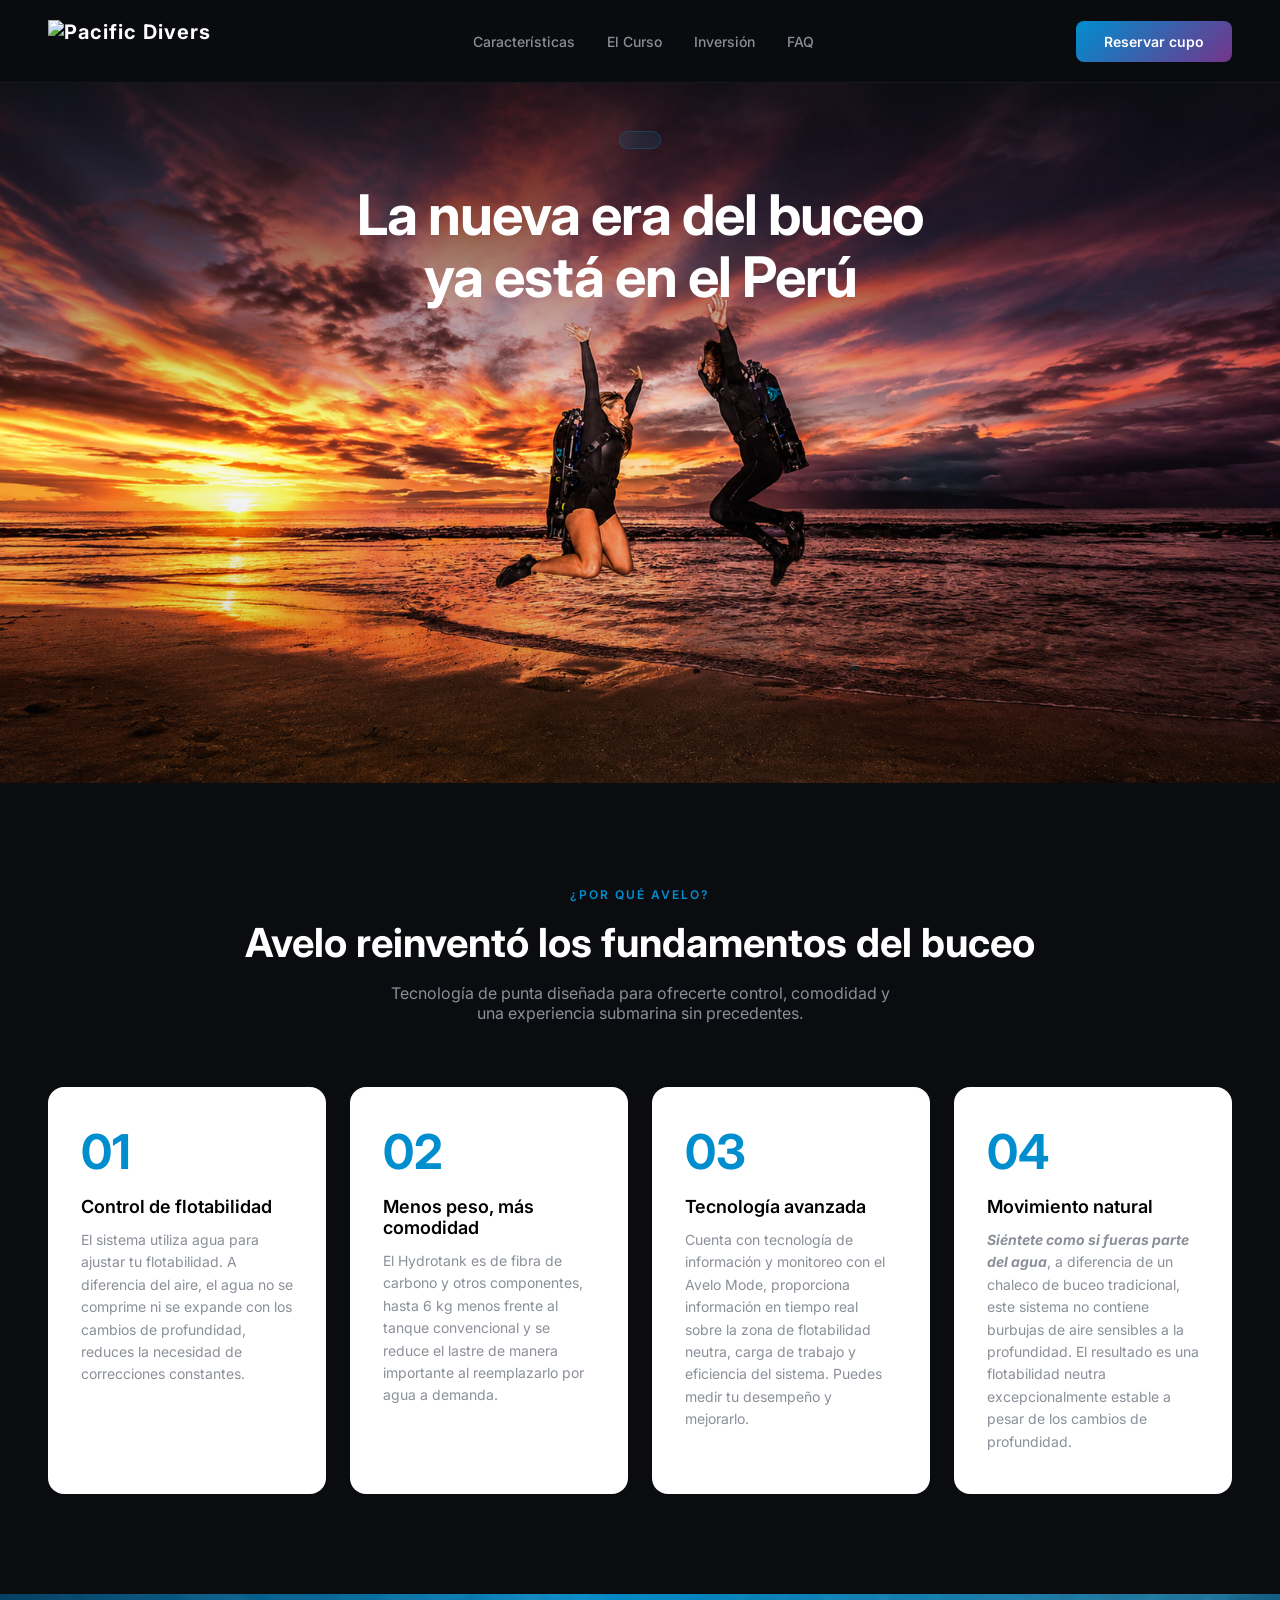
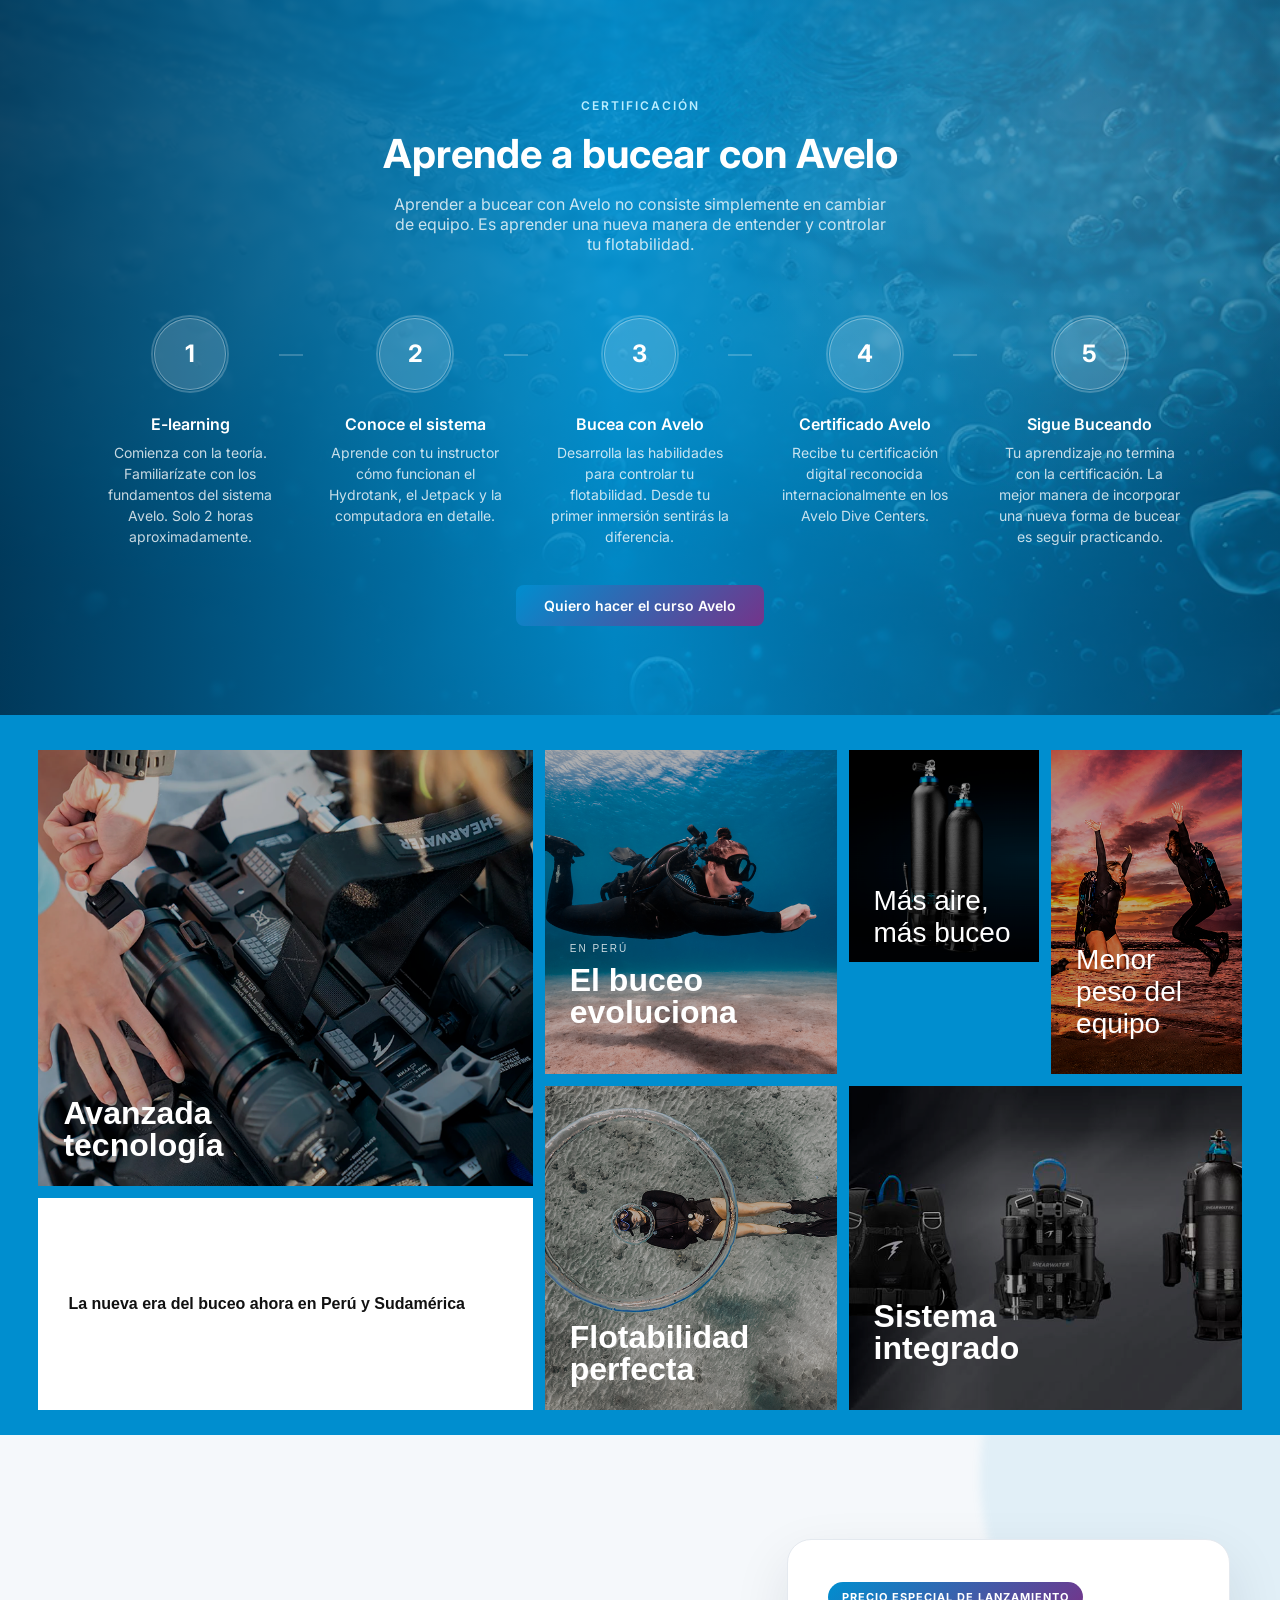
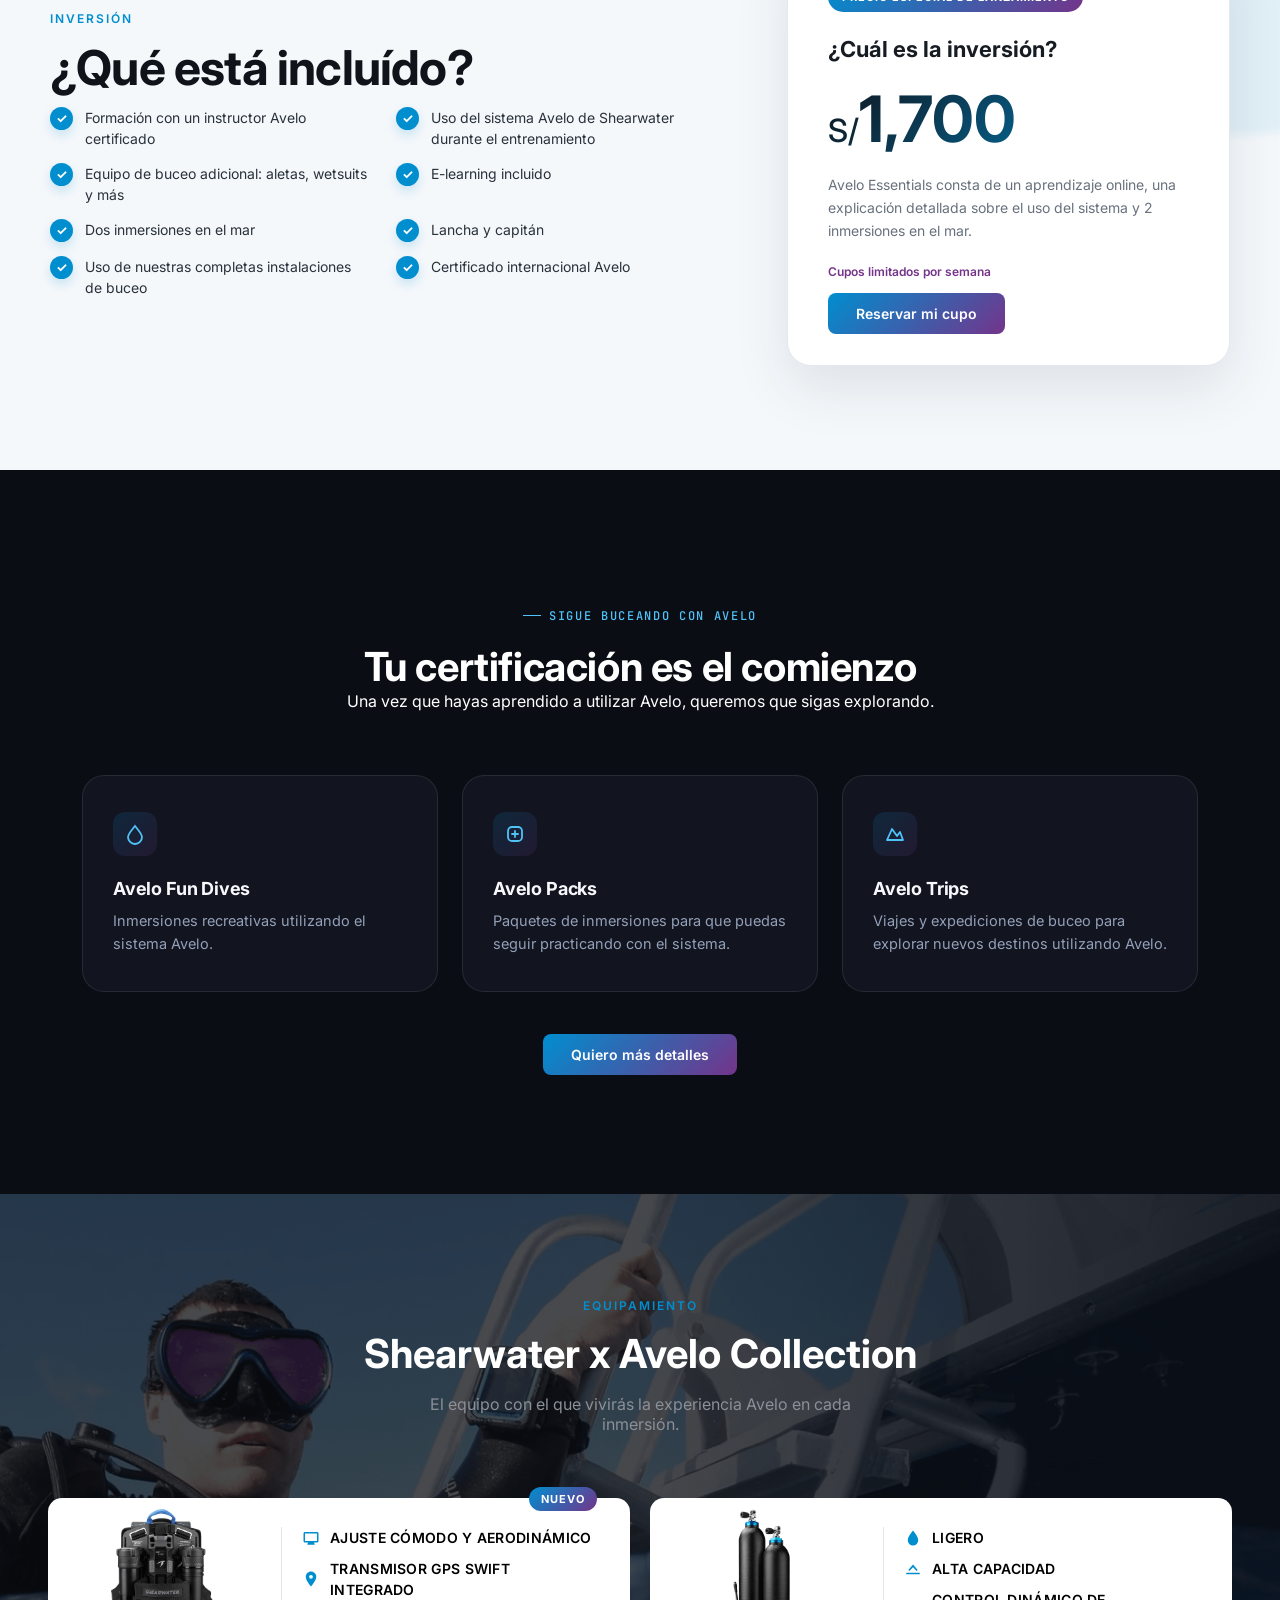
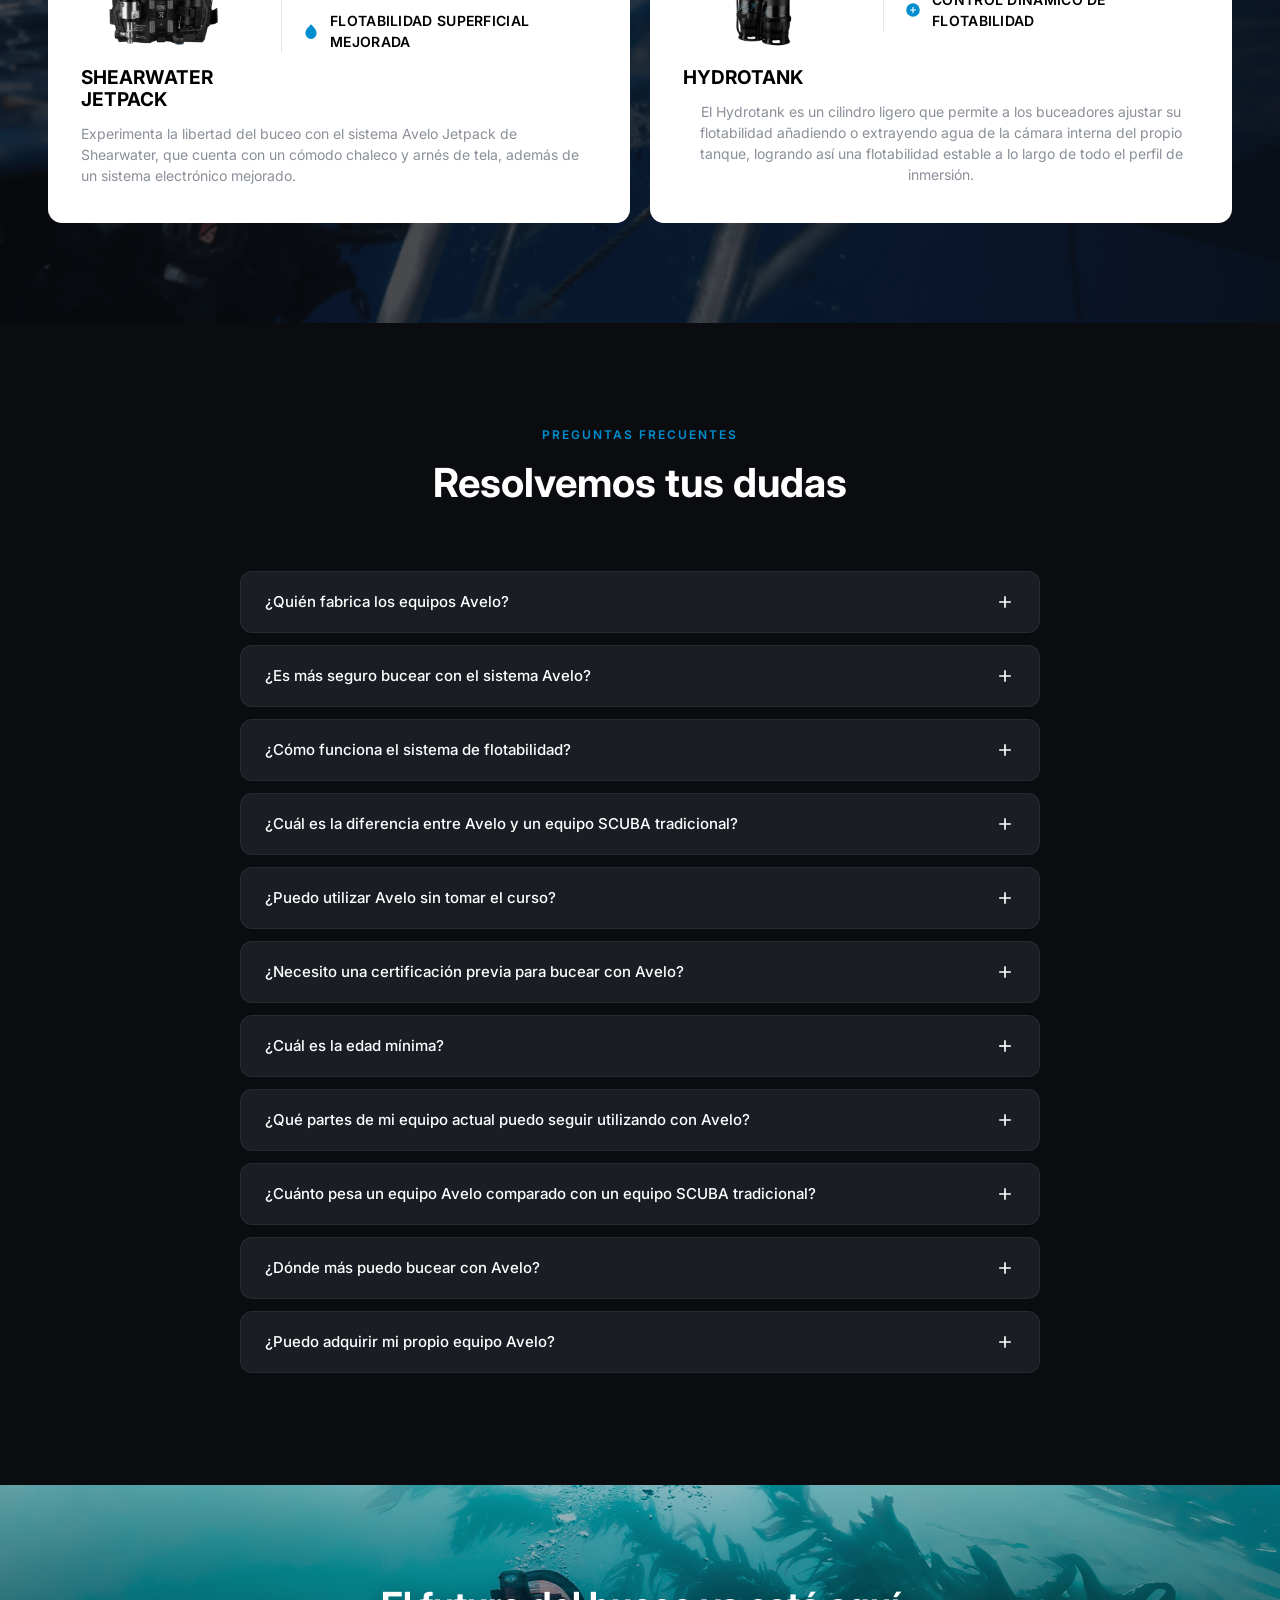
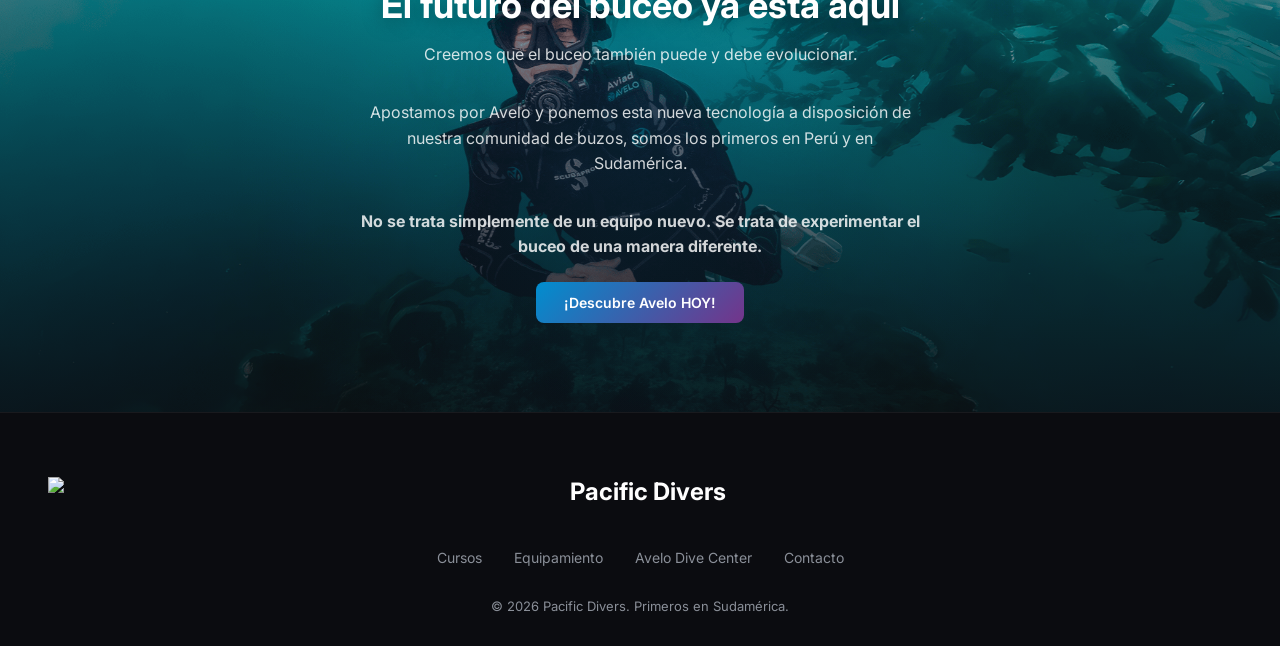
==== avelo/index.html @ 0d943a0e "Subo carpeta avelo" ====
<!DOCTYPE html>
<html lang="es">
<head>
  <meta charset="UTF-8">
  <meta name="viewport" content="width=device-width, initial-scale=1.0">
  <title>Pacific Divers — Avelo | Primeros en Sudamérica</title>
  <link rel="stylesheet" href="styles.css">
  <link rel="shortcut icon" href="images/favicon.png">
  <link rel="preconnect" href="https://fonts.googleapis.com">
  <link href="https://fonts.googleapis.com/css2?family=Baloo+2:wght@500;600;700;800&family=JetBrains+Mono:wght@400;500;600&display=swap" rel="stylesheet">
</head>
<body>

<nav class="pd-nav">
  <div class="pd-logo">
    <img src="https://kraftor.com/avelo/images/logo-pd-black_web.png" alt="Pacific Divers" class="pd-logo-img">
  </div>
  <ul class="pd-nav-links">
    <li><a href="#caracteristicas">Características</a></li>
    <li><a href="#curso">El Curso</a></li>
    <li><a href="#precio">Inversión</a></li>
    <li><a href="#faq">FAQ</a></li>
  </ul>
  <a href="https://api.whatsapp.com/send?phone=+51948105772&text=Quiero%20aprende%20a%20bucear%20con%20Avelo" 
     target="_blank" 
     class="pd-btn pd-btn-primary">
     Reservar cupo
  </a>
</nav>

<section class="pd-hero">
  <div class="pd-hero-bg"></div>
  <div class="pd-hero-bubbles">
    <svg width="100%" height="100%" viewBox="0 0 1200 600" preserveAspectRatio="none">
      <circle cx="200" cy="500" r="4" fill="rgba(0,142,207,0.3)"/><circle cx="800" cy="400" r="6" fill="rgba(116,52,138,0.2)"/>
      <circle cx="400" cy="300" r="3" fill="rgba(0,142,207,0.25)"/><circle cx="1000" cy="200" r="5" fill="rgba(0,142,207,0.15)"/>
      <circle cx="600" cy="100" r="7" fill="rgba(116,52,138,0.15)"/><circle cx="300" cy="450" r="2" fill="rgba(255,255,255,0.1)"/>
      <circle cx="900" cy="350" r="4" fill="rgba(255,255,255,0.08)"/><circle cx="150" cy="150" r="3" fill="rgba(0,142,207,0.2)"/>
    </svg>
  </div>
  <div style="position:relative;z-index:2;">
    <div class="pd-badge">
      <!-- <svg width="14" height="14" viewBox="0 0 24 24" fill="none" stroke="currentColor" stroke-width="2"><polygon points="12 2 15.09 8.26 22 9.27 17 14.14 18.18 21.02 12 17.77 5.82 21.02 7 14.14 2 9.27 8.91 8.26 12 2"/></svg>
      Primeros en Sudamérica -->
    </div>
    <h1 class="pd-hero-title">La nueva era del buceo<br><span>ya está en el Perú</span></h1>
    <!-- <p>Descubre una nueva forma de controlar tu flotabilidad, moverte bajo el agua y reducir el peso del equipo con el sistema Avelo.</p> -->
    <!-- <div class="pd-hero-cta">
      <button class="pd-btn pd-btn-primary">Quiero hacer el curso Avelo</button>
      <button class="pd-btn pd-btn-outline">Ver equipamiento</button>
    </div> -->
  </div>
</section>

<section class="pd-section" id="caracteristicas">
  <div class="pd-section-header">
    <div class="pd-label">¿Por qué Avelo?</div>
    <h2>Avelo reinventó los fundamentos del buceo</h2>
    <p>Tecnología de punta diseñada para ofrecerte control, comodidad y una experiencia submarina sin precedentes.</p>
  </div>
  <div class="pd-features">
    <div class="pd-feature">
      <div class="pd-feature-num">01</div>
      <h3>Control de flotabilidad</h3>
      <p>El sistema utiliza agua para ajustar tu flotabilidad. A diferencia del aire, el agua no se comprime ni se expande con los cambios de profundidad, reduces la necesidad de correcciones constantes.</p>
    </div>
    <div class="pd-feature">
      <div class="pd-feature-num">02</div>
      <h3>Menos peso, más comodidad</h3>
      <p>El Hydrotank es de fibra de carbono y otros componentes, hasta 6 kg menos frente al tanque convencional y se reduce el lastre de manera importante al reemplazarlo por agua a demanda.</p>
    </div>
    <div class="pd-feature">
      <div class="pd-feature-num">03</div>
      <h3>Tecnología avanzada</h3>
      <p>Cuenta con tecnología de información y monitoreo con el Avelo Mode, proporciona información en tiempo real sobre la zona de flotabilidad neutra, carga de trabajo y eficiencia del sistema. Puedes medir tu desempeño y mejorarlo.</p>
    </div>
    <div class="pd-feature">
      <div class="pd-feature-num">04</div>
      <h3>Movimiento natural</h3>
      <p><b><i>Siéntete como si fueras parte del agua</i></b>, a diferencia de un chaleco de buceo tradicional, este sistema no contiene burbujas de aire sensibles a la profundidad. El resultado es una flotabilidad neutra excepcionalmente estable a pesar de los cambios de profundidad.</p>
    </div>
  </div>
</section>

<section class="pd-section pd-course-band" id="curso">
  <div class="pd-section-header">
    <div class="pd-label">Certificación</div>
    <h2>Aprende a bucear con Avelo</h2>
    <p>Aprender a bucear con Avelo no consiste simplemente en cambiar de equipo. Es aprender una nueva manera de entender y controlar tu flotabilidad.</p>
  </div>
  <div class="pd-steps">
    <div class="pd-step">
      <div class="pd-step-circle">1</div>
      <h4>E-learning</h4>
      <p>Comienza con la teoría. Familiarízate con los fundamentos del sistema Avelo. Solo 2 horas aproximadamente.</p>
    </div>
    <div class="pd-step">
      <div class="pd-step-circle">2</div>
      <h4>Conoce el sistema</h4>
      <p>Aprende con tu instructor cómo funcionan el Hydrotank, el Jetpack y la computadora en detalle.</p>
    </div>
    <div class="pd-step">
      <div class="pd-step-circle">3</div>
      <h4>Bucea con Avelo</h4>
      <p>Desarrolla las habilidades para controlar tu flotabilidad. Desde tu primer inmersión sentirás la diferencia.</p>
    </div>
    <div class="pd-step">
      <div class="pd-step-circle">4</div>
      <h4>Certificado Avelo</h4>
      <p>Recibe tu certificación digital reconocida internacionalmente en los Avelo Dive Centers.</p>
    </div>
    <div class="pd-step">
      <div class="pd-step-circle">5</div>
      <h4>Sigue Buceando</h4>
      <p>Tu aprendizaje no termina con la certificación. La mejor manera de incorporar una nueva forma de bucear es seguir practicando.</p>
    </div>
  </div>
  <div style="text-align:center; margin-top:48px;">
    <!-- <button class="pd-btn pd-btn-primary">Quiero hacer el curso Avelo</button> -->
  <a href="https://api.whatsapp.com/send?phone=+51948105772&text=Quiero%20aprende%20a%20bucear%20con%20Avelo" 
     target="_blank" 
     class="pd-btn pd-btn-primary">
     Quiero hacer el curso Avelo
  </a>
  </div>
</section>

<!-- ==========================================
     GALERÍA METRÓPOLI
=========================================== -->
<section class="pd-metro-section">
  <div class="portfolio">
    <section class="metro-grid">


            <!-- ======================================
                 BLOQUE GRANDE
            ======================================= -->

            <article class="metro-item item-large">
                <img src="images/001.png" alt="Técnología Estándar" data-lightbox="metro" data-lightbox-index="0">
                <div class="overlay overlay-blue"></div>
                <div class="content">
                    <h2>
                        Avanzada<br>
                        tecnología
                    </h2>
                </div>
            </article>



            <!-- ======================================
                 BLOQUE VERTICAL
            ======================================= -->

            <article class="metro-item item-vertical">
                <img src="images/002.png" alt="Proyecto" data-lightbox="metro" data-lightbox-index="1">
                <div class="overlay overlay-dark"></div>
                <div class="content">
                    <span class="category">
                        EN PERÚ
                    </span>
                    <h2>
                        El buceo<br>
                        evoluciona
                    </h2>
                    <span class="view">
                        AVELO
                    </span>
                </div>

            </article>



            <!-- ======================================
                 BLOQUE PEQUEÑO
            ======================================= -->

            <article class="metro-item item-small">

                <img src="images/005.png" alt="Proyecto" data-lightbox="metro" data-lightbox-index="2">

                <div class="overlay overlay-cyan"></div>

                <div class="content">
                    <h3>
                        Más aire,<br>
                        más buceo
                    </h3>
                </div>

            </article>



            <!-- ======================================
                 BLOQUE HORIZONTAL
            ======================================= -->

            <article class="metro-item item-horizontal">

                <img src="images/004.png" alt="Proyecto" data-lightbox="metro" data-lightbox-index="3">

                <div class="overlay overlay-dark"></div>

                <div class="content">
                    <h3>
                        Menor peso del equipo
                    </h3>
                    <span class="view">
                        AVELO
                    </span>
                </div>
            </article>



            <!-- ======================================
                 BLOQUE CUADRADO
            ======================================= -->

            <article class="metro-item item-square">

                <img src="images/003.png" alt="Proyecto" data-lightbox="metro" data-lightbox-index="4">

                <div class="overlay overlay-orange"></div>

                <div class="content">
                    <h2>
                        Flotabilidad perfecta
                    </h2>
                </div>

            </article>



            <!-- ======================================
                 BLOQUE DESTACADO
            ======================================= -->

            <article class="metro-item item-featured">

                <img src="images/007.png" alt="Proyecto" data-lightbox="metro" data-lightbox-index="5">

                <div class="overlay overlay-blue-dark"></div>

                <div class="content">
                    <h2>
                        Sistema<br>
                        integrado
                    </h2>
                    <span class="view">
                        AVELO
                    </span>

                </div>

            </article>



            <!-- ======================================
                 BLOQUE TEXTO
            ======================================= -->

            <article class="text-block">
                <h1>
                    La nueva era del buceo ahora en Perú y Sudamérica
                </h1>
            </article>

        </section>
  </div>
</section>

<section class="pd-investment" id="precio">
  <div class="pd-investment-inner">
    <div class="pd-investment-intro">
      <div class="pd-label">Inversión</div>
      <h2>¿Qué está incluído?</h2>
      <!-- <p class="pd-investment-lead">Todo lo que obtendrás en PACIFC DIVERS</p> -->

      <div class="pd-included-list">
        <div class="pd-included-item"><span class="pd-check">✓</span><span>Formación con un instructor Avelo certificado</span></div>
        <div class="pd-included-item"><span class="pd-check">✓</span><span>Uso del sistema Avelo de Shearwater durante el entrenamiento</span></div>
        <div class="pd-included-item"><span class="pd-check">✓</span><span>Equipo de buceo adicional: aletas, wetsuits y más</span></div>
        <div class="pd-included-item"><span class="pd-check">✓</span><span>E-learning incluido</span></div>
        <div class="pd-included-item"><span class="pd-check">✓</span><span>Dos inmersiones en el mar</span></div>
        <div class="pd-included-item"><span class="pd-check">✓</span><span>Lancha y capitán</span></div>
        <div class="pd-included-item"><span class="pd-check">✓</span><span>Uso de nuestras completas instalaciones de buceo</span></div>
        <div class="pd-included-item"><span class="pd-check">✓</span><span>Certificado internacional Avelo</span></div>
      </div>
    </div>

    <div class="pd-pricing pd-pricing-light">
      <div class="pd-launch-badge">Precio especial de lanzamiento</div>
      <h3>¿Cuál es la inversión?</h3>
      <div class="pd-price"><span class="pd-price-currency">S/</span>1,700</div>
      <p class="pd-price-desc">Avelo Essentials consta de un aprendizaje online, una explicación detallada sobre el uso del sistema y 2 inmersiones en el mar.</p>
      <div class="pd-limited">Cupos limitados por semana</div>
      <a href="https://api.whatsapp.com/send?phone=+51948105772&text=Quiero%20aprende%20a%20bucear%20con%20Avelo" 
        target="_blank" 
        class="pd-btn pd-btn-primary">
        Reservar mi cupo
      </a>
    </div>
  </div>
</section>

<!-- ==========================================
     SIGUE BUCEANDO CON AVELO
=========================================== -->
<section class="continue">
  <div class="wrap">
    <div class="section-head center">
      <div class="eyebrow" style="justify-content:center;">Sigue buceando con Avelo</div>
      <h2>Tu certificación es el comienzo</h2>
      <p>Una vez que hayas aprendido a utilizar Avelo, queremos que sigas explorando.</p>
    </div>
    <div class="cont-grid">
      <div class="cont-card">
        <div class="cont-icon"><svg width="22" height="22" viewBox="0 0 22 22" fill="none"><path d="M11 3c4 5 7 8 7 11a7 7 0 1 1-14 0c0-3 3-6 7-11Z" stroke="var(--blue-light)" stroke-width="1.8"/></svg></div>
        <h3>Avelo Fun Dives</h3>
        <p>Inmersiones recreativas utilizando el sistema Avelo.</p>
      </div>
      <div class="cont-card">
        <div class="cont-icon"><svg width="22" height="22" viewBox="0 0 22 22" fill="none"><rect x="4" y="4" width="14" height="14" rx="4" stroke="var(--blue-light)" stroke-width="1.8"/><path d="M8 11h6M11 8v6" stroke="var(--blue-light)" stroke-width="1.8" stroke-linecap="round"/></svg></div>
        <h3>Avelo Packs</h3>
        <p>Paquetes de inmersiones para que puedas seguir practicando con el sistema.</p>
      </div>
      <div class="cont-card">
        <div class="cont-icon"><svg width="22" height="22" viewBox="0 0 22 22" fill="none"><path d="M3 17l5-11 5 7 3-4 3 8H3Z" stroke="var(--blue-light)" stroke-width="1.8" stroke-linejoin="round"/></svg></div>
        <h3>Avelo Trips</h3>
        <p>Viajes y expediciones de buceo para explorar nuevos destinos utilizando Avelo.</p>
      </div>
    </div>
    <div class="continue-cta">
      <!-- <a href="#" class="btn btn-ghost"></a> -->
      <a href="https://api.whatsapp.com/send?phone=+51948105772&text=Quiero%20aprende%20a%20bucear%20con%20Avelo" 
        target="_blank" 
        class="pd-btn pd-btn-primary">
        Quiero más detalles
      </a>
    </div>
  </div>
</section>


<section class="pd-section pd-shearwater-section">
  <div class="pd-section-header">
    <div class="pd-label">Equipamiento</div>
    <h2>Shearwater x Avelo Collection</h2>
    <p>El equipo con el que vivirás la experiencia Avelo en cada inmersión.</p>
  </div>

  <div class="pd-shearwater-grid">

    <!-- CARD 1 -->
    <article class="pd-shearwater-card">
      <span class="pd-shearwater-badge">NUEVO</span>

      <div class="pd-shearwater-image">
        <img src="images/shearwater_jetpack.png" alt="Shearwater Jetpack">
      </div>

      <ul class="pd-shearwater-features">
        <li>
          <span class="pd-shearwater-icon">
            <svg viewBox="0 0 24 24"><path d="M20 4H4c-1.1 0-2 .9-2 2v10c0 1.1.9 2 2 2h4l-1 3h10l-1-3h4c1.1 0 2-.9 2-2V6c0-1.1-.9-2-2-2zm0 12H4V6h16v10z"/></svg>
          </span>
          Ajuste cómodo y aerodinámico
        </li>
        <li>
          <span class="pd-shearwater-icon">
            <svg viewBox="0 0 24 24"><path d="M12 2C8.13 2 5 5.13 5 9c0 5.25 7 13 7 13s7-7.75 7-13c0-3.87-3.13-7-7-7zm0 9.5A2.5 2.5 0 1 1 12 6.5a2.5 2.5 0 0 1 0 5z"/></svg>
          </span>
          Transmisor GPS Swift integrado
        </li>
        <li>
          <span class="pd-shearwater-icon">
            <svg viewBox="0 0 24 24"><path d="M12 3C7 8 4.5 11.5 4.5 15a7.5 7.5 0 0 0 15 0C19.5 11.5 17 8 12 3z"/></svg>
          </span>
          Flotabilidad superficial mejorada
        </li>
      </ul>

      <div class="pd-shearwater-info">
        <p class="pd-shearwater-name">SHEARWATER<br>JETPACK</p>
      </div>

      <p class="pd-shearwater-desc">
        Experimenta la libertad del buceo con el sistema Avelo Jetpack de Shearwater, que cuenta con un cómodo chaleco y arnés de tela, además de un sistema electrónico mejorado.
      </p>
    </article>

    <!-- CARD 2 -->
    <article class="pd-shearwater-card pd-shearwater-card--split">
      <div class="pd-shearwater-image">
        <img src="images/hydrotank.png" alt="Hydrotank">
      </div>

      <ul class="pd-shearwater-features">
        <li>
          <span class="pd-shearwater-icon">
            <svg viewBox="0 0 24 24"><path d="M12 2c-3 4-7 8.5-7 13a7 7 0 0 0 14 0c0-4.5-4-9-7-13z"/></svg>
          </span>
          Ligero
        </li>
        <li>
          <span class="pd-shearwater-icon">
            <svg viewBox="0 0 24 24"><path d="M3 17h18v2H3v-2zm2.75-3.75L12 6l6.25 7.25-1.5 1.3L12 9.5l-4.75 5.05-1.5-1.3z"/></svg>
          </span>
          Alta capacidad
        </li>
        <li>
          <span class="pd-shearwater-icon">
            <svg viewBox="0 0 24 24"><circle cx="12" cy="12" r="9"/><path d="M8 12h8M12 8v8" stroke="#fff" stroke-width="1.5"/></svg>
          </span>
          Control dinámico de flotabilidad
        </li>
      </ul>

      <div class="pd-shearwater-info">
        <p class="pd-shearwater-name">HYDROTANK</p>
      </div>

      <p class="pd-shearwater-desc">
        El Hydrotank es un cilindro ligero que permite a los buceadores ajustar su flotabilidad añadiendo o extrayendo agua de la cámara interna del propio tanque, logrando así una flotabilidad estable a lo largo de todo el perfil de inmersión.
      </p>
    </article>

  </div>
</section>

<!-- ===== LIGHTBOX SHEARWATER x AVELO ===== -->
<div class="pd-shearwater-lightbox" id="shearwaterLightbox" role="dialog" aria-modal="true" aria-label="Imagen ampliada">
  <button class="pd-shearwater-lightbox-close" id="shearwaterLightboxClose" aria-label="Cerrar">&times;</button>
  <img class="pd-shearwater-lightbox-img" id="shearwaterLightboxImg" src="" alt="">
  <p class="pd-shearwater-lightbox-caption" id="shearwaterLightboxCaption"></p>
</div>

<section class="pd-section pd-faq-section" id="faq">
  <div class="pd-section-header">
    <div class="pd-label">Preguntas frecuentes</div>
    <h2>Resolvemos tus dudas</h2>
  </div>
  <div class="pd-faq">
      <div class="pd-faq-item">
  <div class="pd-faq-q" onclick="this.parentElement.classList.toggle('active')">
    ¿Quién fabrica los equipos Avelo?
    <svg class="pd-faq-icon" width="20" height="20" viewBox="0 0 24 24" fill="none" stroke="currentColor" stroke-width="2"><line x1="12" y1="5" x2="12" y2="19"/><line x1="5" y1="12" x2="19" y2="12"/></svg>
  </div>
  <div class="pd-faq-a">Avelo es un sistema de buceo que integra diferentes componentes. El Jetpack es desarrollado por Shearwater y forma parte del ecosistema Avelo junto con el Hydrotank y otros componentes del sistema.</div>
</div>

<div class="pd-faq-item">
  <div class="pd-faq-q" onclick="this.parentElement.classList.toggle('active')">
    ¿Es más seguro bucear con el sistema Avelo?
    <svg class="pd-faq-icon" width="20" height="20" viewBox="0 0 24 24" fill="none" stroke="currentColor" stroke-width="2"><line x1="12" y1="5" x2="12" y2="19"/><line x1="5" y1="12" x2="19" y2="12"/></svg>
  </div>
  <div class="pd-faq-a">Avelo utiliza agua en lugar de aire para controlar la flotabilidad, eliminando los cambios de volumen asociados a la expansión y compresión del aire en un BCD convencional. Esto permite una flotabilidad más estable durante los cambios de profundidad. El sistema mantiene el control manual en manos del buzo y el entrenamiento Avelo incluye procedimientos específicos para el uso y manejo del sistema.</div>
</div>

<div class="pd-faq-item">
  <div class="pd-faq-q" onclick="this.parentElement.classList.toggle('active')">
    ¿Cómo funciona el sistema de flotabilidad?
    <svg class="pd-faq-icon" width="20" height="20" viewBox="0 0 24 24" fill="none" stroke="currentColor" stroke-width="2"><line x1="12" y1="5" x2="12" y2="19"/><line x1="5" y1="12" x2="19" y2="12"/></svg>
  </div>
  <div class="pd-faq-a">El Hydrotank utiliza agua para ajustar la flotabilidad. Al incorporar agua aumenta el peso del equipo; al expulsarla, disminuye. Como el agua no se comprime significativamente con los cambios de profundidad, el comportamiento de la flotabilidad es mucho más estable que el de un sistema tradicional.</div>
</div>

<div class="pd-faq-item">
  <div class="pd-faq-q" onclick="this.parentElement.classList.toggle('active')">
    ¿Cuál es la diferencia entre Avelo y un equipo SCUBA tradicional?
    <svg class="pd-faq-icon" width="20" height="20" viewBox="0 0 24 24" fill="none" stroke="currentColor" stroke-width="2"><line x1="12" y1="5" x2="12" y2="19"/><line x1="5" y1="12" x2="19" y2="12"/></svg>
  </div>
  <div class="pd-faq-a">Avelo replantea la configuración tradicional de buceo y la forma de controlar la flotabilidad. En lugar de depender de un BCD lleno de aire y lastre convencional, el sistema utiliza agua como lastre dinámico, tú decides cuando aumentar o reducir el lastre, dependiendo del momento de tu inmersión. Además el Hydrotank al ser fabricado de fibra de carbono y otros componentes se reduce el peso en 6kg.</div>
</div>

<div class="pd-faq-item">
  <div class="pd-faq-q" onclick="this.parentElement.classList.toggle('active')">
    ¿Puedo utilizar Avelo sin tomar el curso?
    <svg class="pd-faq-icon" width="20" height="20" viewBox="0 0 24 24" fill="none" stroke="currentColor" stroke-width="2"><line x1="12" y1="5" x2="12" y2="19"/><line x1="5" y1="12" x2="19" y2="12"/></svg>
  </div>
  <div class="pd-faq-a">No, para utilizar correctamente el sistema debes recibir el entrenamiento correspondiente. Esto permite que conozcas su funcionamiento y desarrolles las habilidades necesarias antes de utilizarlo de manera independiente.</div>
</div>

<div class="pd-faq-item">
  <div class="pd-faq-q" onclick="this.parentElement.classList.toggle('active')">
    ¿Necesito una certificación previa para bucear con Avelo?
    <svg class="pd-faq-icon" width="20" height="20" viewBox="0 0 24 24" fill="none" stroke="currentColor" stroke-width="2"><line x1="12" y1="5" x2="12" y2="19"/><line x1="5" y1="12" x2="19" y2="12"/></svg>
  </div>
  <div class="pd-faq-a">De no contar con ninguna certificación de buceo necesitas tomar el curso Avelo Diver o un curso PADI Open Water.</div>
</div>

<div class="pd-faq-item">
  <div class="pd-faq-q" onclick="this.parentElement.classList.toggle('active')">
    ¿Cuál es la edad mínima?
    <svg class="pd-faq-icon" width="20" height="20" viewBox="0 0 24 24" fill="none" stroke="currentColor" stroke-width="2"><line x1="12" y1="5" x2="12" y2="19"/><line x1="5" y1="12" x2="19" y2="12"/></svg>
  </div>
  <div class="pd-faq-a">La edad mínima para tomar el curso Avelo Essentials es de 13 años.</div>
</div>

<div class="pd-faq-item">
  <div class="pd-faq-q" onclick="this.parentElement.classList.toggle('active')">
    ¿Qué partes de mi equipo actual puedo seguir utilizando con Avelo?
    <svg class="pd-faq-icon" width="20" height="20" viewBox="0 0 24 24" fill="none" stroke="currentColor" stroke-width="2"><line x1="12" y1="5" x2="12" y2="19"/><line x1="5" y1="12" x2="19" y2="12"/></svg>
  </div>
  <div class="pd-faq-a">Si tienes equipo propio puedes utilizar: aletas, botines, wetsuit, máscara, regulador (DIN).</div>
</div>

<div class="pd-faq-item">
  <div class="pd-faq-q" onclick="this.parentElement.classList.toggle('active')">
    ¿Cuánto pesa un equipo Avelo comparado con un equipo SCUBA tradicional?
    <svg class="pd-faq-icon" width="20" height="20" viewBox="0 0 24 24" fill="none" stroke="currentColor" stroke-width="2"><line x1="12" y1="5" x2="12" y2="19"/><line x1="5" y1="12" x2="19" y2="12"/></svg>
  </div>
  <div class="pd-faq-a">El peso final depende de la configuración utilizada, el tamaño del Hydrotank (8 o 10 lts), el traje y otros componentes. En promedio un equipo tradicional de buceo pesa entre 30 y 36 kg, un equipo Avelo entre 18 y 22 kg, la reducción promedio de peso es de 12-14 kg.</div>
</div>

<div class="pd-faq-item">
  <div class="pd-faq-q" onclick="this.parentElement.classList.toggle('active')">
    ¿Dónde más puedo bucear con Avelo?
    <svg class="pd-faq-icon" width="20" height="20" viewBox="0 0 24 24" fill="none" stroke="currentColor" stroke-width="2"><line x1="12" y1="5" x2="12" y2="19"/><line x1="5" y1="12" x2="19" y2="12"/></svg>
  </div>
  <div class="pd-faq-a">Avelo está desarrollando una red internacional de centros de buceo que crece rápidamente. Ver <a href="https://diveavelo.com/centers.html" target="_blank">Avelo Divecenters</a>. Nuestro objetivo es que tu entrenamiento en Lima sea el comienzo y que puedas seguir utilizando Avelo en otros destinos y centros que formen parte de la red.</div>
</div>
    <div class="pd-faq-item">
      <div class="pd-faq-q" onclick="this.parentElement.classList.toggle('active')">
        ¿Puedo adquirir mi propio equipo Avelo?
        <svg class="pd-faq-icon" width="20" height="20" viewBox="0 0 24 24" fill="none" stroke="currentColor" stroke-width="2"><line x1="12" y1="5" x2="12" y2="19"/><line x1="5" y1="12" x2="19" y2="12"/></svg>
      </div>
      <div class="pd-faq-a">Claro que sí, nosotros nos encargamos de todo para que puedas tener un equipo propio.</div>
    </div>
  </div>
</section>

<section class="pd-final-cta">
  <div class="pd-final-cta-overlay"></div>
  <div class="pd-final-cta-content">
    <h2 style="font-size: 36px; margin-bottom: 16px;">El futuro del buceo ya está aquí</h2>
    <p style="color: var(--pd-gray); margin-bottom: 32px;">Creemos que el buceo también puede y debe evolucionar.</p>
    <p style="color: var(--pd-gray); margin-bottom: 32px;">Apostamos por Avelo y ponemos esta nueva tecnología a disposición de nuestra comunidad de buzos, somos los primeros en Perú y en Sudamérica.</p>
    <p style="color: var(--pd-gray); margin-bottom: 32px;"><strong>No se trata simplemente de un equipo nuevo. Se trata de experimentar el buceo de una manera diferente.</strong></p>
    <!-- <button class="pd-btn pd-btn-primary" style="padding: 16px 40px; font-size: 16px;">Descubre Avelo con Pacific Divers</button> -->
    <a href="https://api.whatsapp.com/send?phone=+51948105772&text=Quiero%20aprende%20a%20bucear%20con%20Avelo" 
      target="_blank" 
      class="pd-btn pd-btn-primary">
      ¡Descubre Avelo HOY!
    </a>
  </div>
</section>

<footer class="pd-footer">
  <div class="pd-footer-logo"><img src="https://kraftor.com/avelo/images/logo-pd-black_web.png" alt="Pacific Divers" class="pd-footer-logo-img"></div>
  <div class="pd-footer-links">
    <a href="#">Cursos</a>
    <a href="#">Equipamiento</a>
    <a href="#">Avelo Dive Center</a>
    <a href="#">Contacto</a>
  </div>
  <div class="pd-footer-copy">© 2026 Pacific Divers. Primeros en Sudamérica.</div>
</footer>


<!-- ===== LIGHTBOX ===== -->
<div class="pd-lightbox" id="pdLightbox">
  <div class="pd-lightbox-overlay"></div>
  <button class="pd-lightbox-close" aria-label="Cerrar">&times;</button>
  <button class="pd-lightbox-nav pd-lightbox-prev" aria-label="Anterior">&#10094;</button>
  <button class="pd-lightbox-nav pd-lightbox-next" aria-label="Siguiente">&#10095;</button>
  <div class="pd-lightbox-content">
    <img src="" alt="" id="pdLightboxImg">
  </div>
  <div class="pd-lightbox-caption" id="pdLightboxCaption"></div>
</div>


<script>
(function() {
  const lightbox = document.getElementById('pdLightbox');
  const lightboxImg = document.getElementById('pdLightboxImg');
  const lightboxCaption = document.getElementById('pdLightboxCaption');
  const closeBtn = lightbox.querySelector('.pd-lightbox-close');
  const prevBtn = lightbox.querySelector('.pd-lightbox-prev');
  const nextBtn = lightbox.querySelector('.pd-lightbox-next');
  const overlay = lightbox.querySelector('.pd-lightbox-overlay');

  // Coleccionar todas las imagenes del metro-grid con data-lightbox
  const images = Array.from(document.querySelectorAll('.metro-grid img[data-lightbox="metro"]'));
  let currentIndex = 0;

  function openLightbox(index) {
    if (images.length === 0) return;
    currentIndex = index;
    const img = images[currentIndex];
    lightboxImg.src = img.src;
    lightboxImg.alt = img.alt || '';
    lightboxCaption.textContent = img.alt || '';
    lightbox.classList.add('active');
    document.body.style.overflow = 'hidden';
  }

  function closeLightbox() {
    lightbox.classList.remove('active');
    document.body.style.overflow = '';
    setTimeout(() => {
      lightboxImg.src = '';
    }, 350);
  }

  function showPrev() {
    currentIndex = (currentIndex - 1 + images.length) % images.length;
    const img = images[currentIndex];
    lightboxImg.src = img.src;
    lightboxImg.alt = img.alt || '';
    lightboxCaption.textContent = img.alt || '';
  }

  function showNext() {
    currentIndex = (currentIndex + 1) % images.length;
    const img = images[currentIndex];
    lightboxImg.src = img.src;
    lightboxImg.alt = img.alt || '';
    lightboxCaption.textContent = img.alt || '';
  }

  // Click en cada bloque del metro-grid
  const items = Array.from(document.querySelectorAll('.pd-metro-section .metro-item'));
  items.forEach((item, idx) => {
    item.style.cursor = 'pointer';
    item.addEventListener('click', function(e) {
      e.preventDefault();
      e.stopPropagation();
      openLightbox(idx);
    });
  });

  // Controles
  closeBtn.addEventListener('click', closeLightbox);
  overlay.addEventListener('click', closeLightbox);
  prevBtn.addEventListener('click', function(e) { e.stopPropagation(); showPrev(); });
  nextBtn.addEventListener('click', function(e) { e.stopPropagation(); showNext(); });

  // Teclado
  document.addEventListener('keydown', function(e) {
    if (!lightbox.classList.contains('active')) return;
    if (e.key === 'Escape') closeLightbox();
    if (e.key === 'ArrowLeft') showPrev();
    if (e.key === 'ArrowRight') showNext();
  });
})();
</script>

<script>
(function(){
  var lightbox      = document.getElementById('shearwaterLightbox');
  var lightboxImg    = document.getElementById('shearwaterLightboxImg');
  var lightboxClose  = document.getElementById('shearwaterLightboxClose');
  var lightboxCap    = document.getElementById('shearwaterLightboxCaption');

  if (!lightbox) return;

  document.querySelectorAll('.pd-shearwater-image img').forEach(function(img){
    img.addEventListener('click', function(){
      lightboxImg.src = this.src;
      lightboxImg.alt = this.alt;
      lightboxCap.textContent = this.alt;
      lightbox.classList.add('is-open');
      document.body.style.overflow = 'hidden';
    });
  });

  function cerrarShearwaterLightbox(){
    lightbox.classList.remove('is-open');
    document.body.style.overflow = '';
  }

  lightboxClose.addEventListener('click', cerrarShearwaterLightbox);

  lightbox.addEventListener('click', function(e){
    if (e.target === lightbox) cerrarShearwaterLightbox();
  });

  document.addEventListener('keydown', function(e){
    if (e.key === 'Escape') cerrarShearwaterLightbox();
  });
})();
</script>

</body>
</html>
---- avelo/styles.css ----
@import url('https://fonts.googleapis.com/css2?family=Inter:wght@400;500;600;700&display=swap');
  * { box-sizing: border-box; margin: 0; padding: 0; }
  body { font-family: 'Inter', system-ui, -apple-system, sans-serif; color: #fff; background: #0B0C10; }
  :root { --pd-blue: #008ECF; --pd-purple: #74348A; --pd-dark: #0B0C10; --pd-gray: #8A8F98; --pd-light-gray: #1A1D24; }

  .pd-nav { display: flex; align-items: center; justify-content: space-between; padding: 20px 48px; background: rgba(11,12,16,0.85); backdrop-filter: blur(12px); position: sticky; top: 0; z-index: 100; border-bottom: 1px solid rgba(255,255,255,0.06); }
  .pd-logo { display: flex; align-items: center; gap: 12px; font-weight: 700; font-size: 20px; letter-spacing: 1px; }
  .pd-logo-icon { width: 40px; height: 40px; background: linear-gradient(135deg, var(--pd-blue), var(--pd-purple)); border-radius: 10px; display: flex; align-items: center; justify-content: center; }
  .pd-logo-icon svg { width: 24px; height: 24px; }
  .pd-nav-links { display: flex; gap: 32px; list-style: none; }
  .pd-nav-links a { color: var(--pd-gray); text-decoration: none; font-size: 14px; font-weight: 500; transition: color 0.2s; }
  .pd-nav-links a:hover { color: #fff; }
  .pd-btn { padding: 12px 28px; border-radius: 8px; font-size: 14px; font-weight: 600; cursor: pointer; border: none; transition: all 0.2s; text-decoration: none;}
  .pd-btn-primary { background: linear-gradient(135deg, var(--pd-blue), var(--pd-purple)); color: #fff; }
  .pd-btn-primary:hover { transform: translateY(-2px); box-shadow: 0 8px 24px rgba(0,142,207,0.3); }
  .pd-btn-outline { background: transparent; color: #fff; border: 1px solid rgba(255,255,255,0.2); }
  .pd-btn-outline:hover { border-color: var(--pd-blue); }

  .pd-hero { position: relative; padding: 120px 48px 160px; text-align: center; overflow: hidden; background: url('images/banner01.png') center center / cover no-repeat; }
  .pd-hero-bg { position: absolute; inset: 0; background: linear-gradient(180deg, rgba(11,12,16,0.75) 0%, rgba(11,12,16,-1.25) 50%, rgba(11,12,16,0.75) 200%); }
  .pd-hero-bubbles { position: absolute; inset: 0; overflow: hidden; opacity: 0.4; }
  .pd-hero-bubbles svg { position: absolute; width: 100%; height: 100%; }
  .pd-badge { display: inline-flex; align-items: center; gap: 8px; padding: 8px 20px; background: rgba(0,142,207,0.12); border: 1px solid rgba(0,142,207,0.25); border-radius: 100px; font-size: 13px; color: var(--pd-blue); margin-bottom: 32px; }
  .pd-hero h1 { font-size: 56px; font-weight: 700; line-height: 1.1; max-width: 800px; margin: 0 auto 24px; letter-spacing: -1px; }
  .pd-hero h1 span { background: linear-gradient(135deg, var(--pd-blue), var(--pd-purple)); -webkit-background-clip: text; -webkit-text-fill-color: transparent; }
  .pd-hero p { font-size: 18px; color: var(--pd-gray); max-width: 560px; margin: 0 auto 40px; line-height: 1.6; }
  .pd-hero-cta { display: flex; gap: 16px; justify-content: center; }

  .pd-section { padding: 100px 48px; position: relative; }
  .pd-section-header { text-align: center; margin-bottom: 64px; }
  .pd-section-header h2 { font-size: 40px; font-weight: 700; margin-bottom: 16px; }
  .pd-section-header p { color: var(--pd-gray); font-size: 16px; max-width: 500px; margin: 0 auto; }
  .pd-label { display: inline-block; font-size: 12px; font-weight: 600; letter-spacing: 2px; text-transform: uppercase; color: var(--pd-blue); margin-bottom: 16px; }

  .pd-features { display: grid; grid-template-columns: repeat(4, 1fr); gap: 24px; max-width: 1200px; margin: 0 auto; }
  .pd-feature { background: #fff; border: 1px solid rgba(255,255,255,0.06); border-radius: 16px; padding: 40px 32px; transition: all 0.3s; position: relative; overflow: hidden; }
  .pd-feature::before { content: ''; position: absolute; top: 0; left: 0; right: 0; height: 2px; background: linear-gradient(90deg, var(--pd-blue), var(--pd-purple)); opacity: 0; transition: opacity 0.3s; }
  .pd-feature:hover { transform: translateY(-4px); border-color: rgba(0,142,207,0.2); }
  .pd-feature:hover::before { opacity: 1; }
  .pd-feature-num { font-size: 48px; font-weight: 700; color: #008ECF; line-height: 1; margin-bottom: 20px; }
  .pd-feature h3 { font-size: 18px; font-weight: 600; margin-bottom: 12px; color: #000}
  .pd-feature p { font-size: 14px; color: var(--pd-gray); line-height: 1.6; }

  .pd-steps { max-width: 1100px; margin: 0 auto; display: grid; grid-template-columns: repeat(4, 1fr); gap: 24px; }
  .pd-step { text-align: center; position: relative; }
  .pd-step:not(:last-child)::after { content: ''; position: absolute; top: 36px; right: -12px; width: 24px; height: 2px; background: linear-gradient(90deg, var(--pd-blue), var(--pd-purple)); opacity: 0.4; }
  .pd-step-circle { width: 72px; height: 72px; border-radius: 50%; background: linear-gradient(135deg, var(--pd-blue), var(--pd-purple)); display: flex; align-items: center; justify-content: center; margin: 0 auto 24px; font-size: 24px; font-weight: 700; position: relative; }
  .pd-step-circle::after { content: ''; position: absolute; inset: -4px; border-radius: 50%; border: 2px solid rgba(0,142,207,0.2); }
  .pd-step h4 { font-size: 16px; font-weight: 600; margin-bottom: 8px; }
  .pd-step p { font-size: 14px; color: var(--pd-gray); line-height: 1.5; padding: 0 8px; }

  .pd-pricing { max-width: 600px; margin: 0 auto; text-align: center; background: linear-gradient(135deg, rgba(0,142,207,0.08), rgba(116,52,138,0.08)); border: 1px solid rgba(255,255,255,0.08); border-radius: 24px; padding: 64px 48px; position: relative; overflow: hidden; }
  .pd-pricing::before { content: ''; position: absolute; top: -50%; left: -50%; width: 200%; height: 200%; background: radial-gradient(circle, rgba(0,142,207,0.08) 0%, transparent 60%); }
  .pd-price { font-size: 64px; font-weight: 700; margin: 24px 0; background: linear-gradient(135deg, #fff, var(--pd-blue)); -webkit-background-clip: text; -webkit-text-fill-color: transparent; }
  .pd-price-currency { font-size: 32px; font-weight: 500; }
  .pd-pricing ul { list-style: none; text-align: left; max-width: 360px; margin: 0 auto 32px; }
  .pd-pricing li { padding: 10px 0; font-size: 14px; color: var(--pd-gray); border-bottom: 1px solid rgba(255,255,255,0.05); display: flex; align-items: center; gap: 12px; }
  .pd-pricing li svg { flex-shrink: 0; color: var(--pd-blue); }

  .pd-faq { max-width: 800px; margin: 0 auto; }
  .pd-faq-item { background: var(--pd-light-gray); border: 1px solid rgba(255,255,255,0.06); border-radius: 12px; margin-bottom: 12px; overflow: hidden; }
  .pd-faq-q { padding: 20px 24px; display: flex; justify-content: space-between; align-items: center; cursor: pointer; font-weight: 500; font-size: 15px; }
  .pd-faq-q:hover { color: var(--pd-blue); }
  .pd-faq-a { padding: 0 24px 20px; color: var(--pd-gray); font-size: 14px; line-height: 1.6; display: none; }
  .pd-faq-item.active .pd-faq-a { display: block; }
  .pd-faq-item.active .pd-faq-icon { transform: rotate(45deg); }

  .pd-footer { border-top: 1px solid rgba(255,255,255,0.06); padding: 64px 48px 32px; text-align: center; }
  .pd-footer-logo { font-size: 24px; font-weight: 700; margin-bottom: 24px; }
  .pd-footer-links { display: flex; justify-content: center; gap: 32px; margin-bottom: 32px; flex-wrap: wrap; }
  .pd-footer-links a { color: var(--pd-gray); text-decoration: none; font-size: 14px; }
  .pd-footer-links a:hover { color: #fff; }
  .pd-footer-copy { color: var(--pd-gray); font-size: 13px; }

  @media (max-width: 1024px) { .pd-features { grid-template-columns: repeat(2, 1fr); } .pd-steps { grid-template-columns: repeat(2, 1fr); } .pd-step:nth-child(2)::after { display: none; } }
  @media (max-width: 768px) { .pd-nav { padding: 16px 24px; } .pd-nav-links { display: none; } .pd-hero { padding: 80px 24px; } .pd-hero h1 { font-size: 36px; } .pd-section { padding: 64px 24px; } .pd-features { grid-template-columns: 1fr; } .pd-steps { grid-template-columns: 1fr; } .pd-step::after { display: none !important; } .pd-pricing { padding: 48px 24px; } }

/* ====== LANDING AVELO — NEW LIGHT / COLOR SECTIONS ====== */
.pd-investment {
  position: relative;
  padding: 104px 48px;
  background: #f5f8fb;
  color: #10131a;
  overflow: hidden;
}
.pd-investment::before {
  content: '';
  position: absolute;
  width: 520px;
  height: 520px;
  right: -220px;
  top: -220px;
  border-radius: 50%;
  background: rgba(0,142,207,.08);
  filter: blur(4px);
}
.pd-investment-inner {
  max-width: 1180px;
  margin: 0 auto;
  display: grid;
  grid-template-columns: minmax(0, 1.08fr) minmax(360px, .72fr);
  gap: 72px;
  align-items: center;
  position: relative;
  z-index: 1;
}
.pd-investment-intro .pd-label { color: var(--pd-blue); }
.pd-investment-intro h2 {
  font-size: clamp(34px, 4vw, 48px);
  line-height: 1.1;
  margin-bottom: 12px;
  letter-spacing: -.8px;
}
.pd-investment-lead {
  color: #5e6672;
  font-size: 18px;
  margin-bottom: 34px;
}
.pd-included-list {
  display: grid;
  grid-template-columns: repeat(2, minmax(0,1fr));
  gap: 14px 28px;
  max-width: 720px;
}
.pd-included-item {
  display: flex;
  gap: 12px;
  align-items: flex-start;
  color: #29313b;
  font-size: 14px;
  line-height: 1.5;
}
.pd-check {
  width: 23px;
  height: 23px;
  min-width: 23px;
  border-radius: 50%;
  display: inline-flex;
  align-items: center;
  justify-content: center;
  background: var(--pd-blue);
  color: #fff;
  font-size: 13px;
  font-weight: 700;
  box-shadow: 0 5px 12px rgba(0,142,207,.2);
}
.pd-pricing-light {
  margin: 0;
  max-width: none;
  text-align: left;
  background: #fff;
  border: 1px solid #e4e9ef;
  border-radius: 24px;
  padding: 42px 40px;
  box-shadow: 0 22px 55px rgba(15,30,45,.10);
}
.pd-pricing-light::before { display: none; }
.pd-launch-badge {
  display: inline-flex;
  padding: 8px 14px;
  border-radius: 999px;
  background: linear-gradient(135deg, var(--pd-blue), var(--pd-purple));
  color: #fff;
  font-size: 11px;
  font-weight: 700;
  letter-spacing: 1px;
  text-transform: uppercase;
  margin-bottom: 24px;
}
.pd-pricing-light h3 {
  color: #171b22;
  font-size: 22px;
  margin-bottom: 8px;
}
.pd-pricing-light .pd-price {
  margin: 18px 0 16px;
  background: linear-gradient(135deg, #10131a, var(--pd-blue));
  -webkit-background-clip: text;
  -webkit-text-fill-color: transparent;
}
.pd-pricing-light .pd-price-desc {
  color: #68717d;
  font-size: 14px;
  line-height: 1.65;
  margin-bottom: 22px;
}
.pd-limited {
  color: var(--pd-purple);
  font-size: 12px;
  font-weight: 600;
  margin-bottom: 24px;
}
.pd-pricing-light .pd-btn { width: 100%; }

/* A full-width brand-color band adds visual rhythm without turning the whole page blue. */
.pd-course-band {
  background:
    linear-gradient(90deg, rgba(0,58,92,.94) 0%, rgba(0,142,207,.88) 48%, rgba(0,92,135,.72) 100%),
    url('images/trama_001.png') center center / cover no-repeat;
  color: #fff;
  overflow: hidden;
}
.pd-course-band::before {
  content: '';
  position: absolute;
  inset: 0;
  background: radial-gradient(circle at 85% 20%, rgba(255,255,255,.16), transparent 30%);
  pointer-events: none;
}
.pd-course-band .pd-section-header,
.pd-course-band .pd-step,
.pd-course-band .pd-step h4 { color: #fff; }
.pd-course-band .pd-section-header p,
.pd-course-band .pd-step p { color: rgba(255,255,255,.78); }
.pd-course-band .pd-label { color: #b9edff; }
.pd-course-band .pd-step-circle { background: rgba(255,255,255,.16); border: 1px solid rgba(255,255,255,.32); }
.pd-course-band .pd-step-circle::after { border-color: rgba(255,255,255,.22); }
.pd-course-band .pd-step:not(:last-child)::after { background: rgba(255,255,255,.5); }

.pd-faq-section { background: #0B0C10; }

@media (max-width: 900px) {
  .pd-investment-inner { grid-template-columns: 1fr; gap: 48px; }
  .pd-pricing-light { max-width: 620px; }
}
@media (max-width: 600px) {
  .pd-investment { padding: 72px 24px; }
  .pd-included-list { grid-template-columns: 1fr; }
  .pd-pricing-light { padding: 32px 24px; border-radius: 20px; }
  .pd-investment-lead { font-size: 16px; }
}

/* ====== CIERRE — FOTO DE FONDO ====== */
.pd-final-cta {
  position: relative;
  min-height: 440px;
  padding: 100px 48px;
  display: flex;
  align-items: center;
  justify-content: center;
  text-align: center;
  overflow: hidden;
  background: url("images/futuro_buceo.png") center center / cover no-repeat;
}
.pd-final-cta-overlay {
  position: absolute;
  inset: 0;
  background: linear-gradient(180deg, rgba(11,12,16,0.28) 0%, rgba(11,12,16,0.62) 52%, rgba(11,12,16,0.88) 100%);
}
.pd-final-cta::after {
  content: '';
  position: absolute;
  inset: 0;
  background: radial-gradient(circle at 50% 45%, rgba(0,142,207,0.18), transparent 58%);
  pointer-events: none;
}
.pd-final-cta-content {
  position: relative;
  z-index: 2;
  max-width: 680px;
}
.pd-final-cta h2 {
  font-size: 40px;
  line-height: 1.15;
  margin-bottom: 16px;
  color: #fff;
  text-shadow: 0 3px 20px rgba(0,0,0,0.35);
}
.pd-final-cta p {
  max-width: 560px;
  margin: 0 auto 32px;
  color: rgba(255,255,255,0.82) !important;
  line-height: 1.6;
}

@media (max-width: 768px) {
  .pd-final-cta { min-height: 420px; padding: 80px 24px; }
  .pd-final-cta h2 { font-size: 32px; }
}


/* ====== VARIABLES METRÓPOLI ====== */
:root {
  --metro-background: #eeeeee;
  --metro-white: #ffffff;
  --metro-blue: #08a8e8;
  --metro-blue-dark: #007aa9;
  --metro-cyan: #00c6e9;
  --metro-black: #111111;
  --metro-transition: 0.5s cubic-bezier(.2,.7,.2,1);
}


/* ====== LOGO ====== */
.pd-logo {
  display: flex;
  align-items: center;
}
.pd-logo-img {
  height: 42px;
  width: auto;
  display: block;
}
.pd-footer-logo {
  margin-bottom: 24px;
}
.pd-footer-logo-img {
  height: 48px;
  width: auto;
  display: block;
  margin: 0 auto;
}

@media (max-width: 768px) {
  .pd-logo-img {
    height: 36px;
  }
  .pd-footer-logo-img {
    height: 40px;
  }
}

.pd-metro-section {
    background: #008ECF;
    font-family: 'Montserrat', sans-serif;
    color: var(--metro-black);
    min-height: auto;
}

.pd-metro-section .portfolio {
    width: min(1400px, 94%);
    margin: 0 auto;
    padding: 35px 0 25px;
}

/* =====================================================
   HEADER
===================================================== */

.pd-metro-section .header {

    height: 90px;

    display: flex;

    justify-content: space-between;

    align-items: flex-start;

    margin-bottom: 25px;
}

/* LOGO */

.pd-metro-section .brand {

    display: flex;

    flex-direction: column;

    gap: 8px;
}

.pd-metro-section .brand-name {

    font-size: 27px;

    font-weight: 300;

    letter-spacing: 2px;
}

.pd-metro-section .brand-line {

    width: 180px;

    height: 3px;

    background: var(--metro-blue);
}

/* MENU */

.pd-metro-section .menu {

    display: flex;

    gap: 35px;

    padding-top: 8px;
}

.pd-metro-section .menu a {

    text-decoration: none;

    color: #555;

    font-size: 12px;

    letter-spacing: 1.5px;

    transition: var(--metro-transition);
}

.pd-metro-section .menu a:hover {

    color: var(--metro-blue);

    letter-spacing: 2px;
}

/* =====================================================
   GRID METRÓPOLI
===================================================== */

.pd-metro-section .metro-grid {

    display: grid;

    grid-template-columns:
        repeat(12, 1fr);

    grid-template-rows:
        repeat(6, 100px);

    gap: 12px;
}

/* =====================================================
   CONFIGURACIÓN GENERAL DE LOS BLOQUES
===================================================== */

.pd-metro-section .metro-item {

    position: relative;

    overflow: hidden;

    background: #111;

    cursor: pointer;
}

/* =====================================================
   FOTOGRAFÍA
===================================================== */

.pd-metro-section .metro-item img {

    width: 100%;
    height: 100%;

    object-fit: cover;

    display: block;

    transition:
        transform 1s cubic-bezier(.2,.7,.2,1),
        filter 1s ease;
}

/* =====================================================
   OVERLAY
===================================================== */

.pd-metro-section .overlay {

    position: absolute;

    inset: 0;

    opacity: .45;

    pointer-events: none;

    transition:
        opacity .5s ease,
        background .5s ease;
}

/* diferentes colores */

.pd-metro-section .overlay-blue {

    background: rgba(0, 0, 0, .65);
}

.pd-metro-section .overlay-dark {

    background: rgba(0, 0, 0, .65);
}

.pd-metro-section .overlay-cyan {

    background: rgba(0, 0, 0, .65);
}

.pd-metro-section .overlay-orange {

    background: rgba(0, 0, 0, .65);
}

.pd-metro-section .overlay-blue-dark {

    background:  rgba(0, 0, 0, .65);
}

/* =====================================================
   CONTENIDO
===================================================== */

.pd-metro-section .metro-item .content {

    position: absolute;

    inset: 0;

    padding: 25px;

    display: flex;

    flex-direction: column;

    justify-content: flex-end;

    color: white;

    z-index: 3;

    pointer-events: none;

    transform: translateY(12px);

    transition:
        transform .6s cubic-bezier(.2,.7,.2,1);
}

/* =====================================================
   TIPOGRAFÍA
===================================================== */

.pd-metro-section .category {

    font-size: 10px;

    letter-spacing: 2px;

    margin-bottom: 10px;

    opacity: .8;
}

.pd-metro-section .metro-item h2 {

    font-size: clamp(22px, 2.5vw, 40px);

    line-height: 1;

    font-weight: 600;

    margin-bottom: 12px;
}

.pd-metro-section .metro-item h3 {

    font-size: 28px;

    font-weight: 500;
}

.pd-metro-section .metro-item p {

    font-size: 12px;

    line-height: 1.6;

    max-width: 400px;

    opacity: .85;

    margin-bottom: 10px;
}

.pd-metro-section .number {

    font-size: 12px;

    letter-spacing: 2px;

    margin-bottom: 10px;
}

/* =====================================================
   VER PROYECTO
===================================================== */

.pd-metro-section .view {

    display: inline-block;

    font-size: 10px;

    letter-spacing: 2px;

    margin-top: 10px;

    opacity: 0;

    transform: translateY(10px);

    transition:
        opacity .4s ease,
        transform .5s ease;
}

/* =====================================================
   HOVER PRINCIPAL
===================================================== */

.pd-metro-section .metro-item:hover img {

    transform: scale(1.13);

    filter: saturate(1.15);
}

.pd-metro-section .metro-item:hover .overlay {

    opacity: .78;
}

.pd-metro-section .metro-item:hover .content {

    transform: translateY(0);
}

.pd-metro-section .metro-item:hover .view {

    opacity: 1;

    transform: translateY(0);
}

/* =====================================================
   ANIMACIONES ESPECIALES
===================================================== */

/* bloque grande */

.pd-metro-section .item-large:hover img {

    transform:
        scale(1.12)
        rotate(-1deg);
}

/* bloque vertical */

.pd-metro-section .item-vertical:hover img {

    transform:
        scale(1.18)
        rotate(2deg);
}

/* bloque pequeño */

.pd-metro-section .item-small:hover img {

    transform:
        scale(1.3)
        rotate(-3deg);
}

/* bloque cuadrado */

.pd-metro-section .item-square:hover img {

    transform:
        scale(1.2)
        rotate(1.5deg);
}

/* =====================================================
   POSICIONES DEL MOSAICO
===================================================== */

/* BLOQUE GRANDE */

.pd-metro-section .item-large {

    grid-column: 1 / 6;

    grid-row: 1 / 5;
}

/* VERTICAL */

.pd-metro-section .item-vertical {

    grid-column: 6 / 9;

    grid-row: 1 / 4;
}

/* PEQUEÑO */

.pd-metro-section .item-small {

    grid-column: 9 / 11;

    grid-row: 1 / 3;
}

/* HORIZONTAL */

.pd-metro-section .item-horizontal {

    grid-column: 11 / 13;

    grid-row: 1 / 4;
}

/* CUADRADO */

.pd-metro-section .item-square {

    grid-column: 6 / 9;

    grid-row: 4 / 7;
}

/* FEATURED */

.pd-metro-section .item-featured {

    grid-column: 9 / 13;

    grid-row: 4 / 7;
}

/* =====================================================
   BLOQUE DE TEXTO
===================================================== */

.pd-metro-section .text-block {

    grid-column: 1 / 6;

    grid-row: 5 / 7;

    background: var(--metro-white);

    padding: 30px;

    display: flex;

    flex-direction: column;

    justify-content: center;
}

.pd-metro-section .small-title {

    font-size: 10px;

    letter-spacing: 3px;

    color: var(--metro-blue);

    margin-bottom: 12px;
}

.pd-metro-section .text-block h2 {

    font-size: 22px;

    line-height: 1.25;

    font-weight: 500;

    margin-bottom: 12px;
}

.pd-metro-section .text-block p {

    font-size: 18px;

    line-height: 1.7;

    color: #666;

    max-width: 500px;

    margin-bottom: 15px;
}

.pd-metro-section .text-block a {

    color: var(--metro-blue);

    text-decoration: none;

    font-size: 10px;

    letter-spacing: 2px;

    transition: .3s;
}

.pd-metro-section .text-block a:hover {

    letter-spacing: 3px;
}

/* =====================================================
   CONTACTO
===================================================== */

.pd-metro-section .contact-block {

    display: none;

    background: var(--metro-blue);

    color: white;

    padding: 30px;
}

/* =====================================================
   FOOTER
===================================================== */

.pd-metro-section footer {

    margin-top: 25px;

    display: flex;

    justify-content: space-between;

    font-size: 9px;

    letter-spacing: 1px;

    color: #777;
}

/* =====================================================
   TABLET
===================================================== */

@media (max-width: 900px) {

    .pd-metro-section .metro-grid {

        grid-template-columns:
            repeat(6, 1fr);

        grid-template-rows:
            repeat(8, 120px);
    }

.pd-metro-section .item-large {

        grid-column: 1 / 5;

        grid-row: 1 / 5;
    }

.pd-metro-section .item-vertical {

        grid-column: 5 / 7;

        grid-row: 1 / 4;
    }

.pd-metro-section .item-small {

        grid-column: 5 / 7;

        grid-row: 4 / 6;
    }

.pd-metro-section .item-horizontal {

        grid-column: 1 / 4;

        grid-row: 5 / 7;
    }

.pd-metro-section .item-square {

        grid-column: 4 / 7;

        grid-row: 6 / 9;
    }

.pd-metro-section .item-featured {

        grid-column: 1 / 4;

        grid-row: 7 / 9;
    }

.pd-metro-section .text-block {

        grid-column: 1 / 4;

        grid-row: 5 / 6;

        padding: 20px;
    }

.pd-metro-section .menu {

        gap: 15px;
    }
}

/* =====================================================
   MOBILE
===================================================== */

@media (max-width: 600px) {

    .pd-metro-section .portfolio {

        width: 92%;

        padding-top: 25px;
    }

.pd-metro-section .header {

        height: auto;

        margin-bottom: 25px;

        flex-direction: column;

        gap: 20px;
    }

.pd-metro-section .brand-name {

        font-size: 23px;
    }

.pd-metro-section .menu {

        width: 100%;

        gap: 15px;

        flex-wrap: wrap;
    }

.pd-metro-section .metro-grid {

        display: grid;

        grid-template-columns: 1fr 1fr;

        grid-template-rows:
            repeat(8, 150px);

        gap: 8px;
    }

.pd-metro-section .item-large {

        grid-column: 1 / 3;

        grid-row: 1 / 4;
    }

.pd-metro-section .item-vertical {

        grid-column: 1 / 2;

        grid-row: 4 / 6;
    }

.pd-metro-section .item-small {

        grid-column: 2 / 3;

        grid-row: 4 / 6;
    }

.pd-metro-section .item-horizontal {

        grid-column: 1 / 3;

        grid-row: 6 / 8;
    }

.pd-metro-section .item-square {

        grid-column: 1 / 2;

        grid-row: 8 / 10;
    }

.pd-metro-section .item-featured {

        grid-column: 2 / 3;

        grid-row: 8 / 10;
    }

.pd-metro-section .text-block {

        grid-column: 1 / 3;

        grid-row: 10 / 12;

        min-height: 250px;
    }

.pd-metro-section .metro-item .content {

        padding: 18px;
    }

.pd-metro-section .metro-item h2 {

        font-size: 25px;
    }

.pd-metro-section footer {

        flex-direction: column;

        gap: 8px;
    }
}

/* ====== LIGHTBOX ====== */
.pd-lightbox {
  position: fixed;
  inset: 0;
  z-index: 9999;
  display: flex;
  align-items: center;
  justify-content: center;
  opacity: 0;
  visibility: hidden;
  transition: opacity 0.35s ease, visibility 0.35s ease;
}
.pd-lightbox.active {
  opacity: 1;
  visibility: visible;
}
.pd-lightbox-overlay {
  position: absolute;
  inset: 0;
  background: rgba(11, 12, 16, 0.92);
  backdrop-filter: blur(8px);
  cursor: pointer;
}
.pd-lightbox-content {
  position: relative;
  z-index: 2;
  max-width: 90vw;
  max-height: 85vh;
  display: flex;
  align-items: center;
  justify-content: center;
  transform: scale(0.92);
  transition: transform 0.35s cubic-bezier(.2,.7,.2,1);
}
.pd-lightbox.active .pd-lightbox-content {
  transform: scale(1);
}
.pd-lightbox-content img {
  max-width: 100%;
  max-height: 85vh;
  width: auto;
  height: auto;
  object-fit: contain;
  border-radius: 8px;
  box-shadow: 0 24px 80px rgba(0,0,0,0.5);
}
.pd-lightbox-close {
  position: absolute;
  top: 20px;
  right: 28px;
  z-index: 3;
  width: 48px;
  height: 48px;
  border-radius: 50%;
  border: 1px solid rgba(255,255,255,0.15);
  background: rgba(255,255,255,0.06);
  color: #fff;
  font-size: 28px;
  line-height: 1;
  cursor: pointer;
  display: flex;
  align-items: center;
  justify-content: center;
  transition: all 0.25s ease;
}
.pd-lightbox-close:hover {
  background: rgba(255,255,255,0.15);
  border-color: rgba(255,255,255,0.3);
  transform: rotate(90deg);
}
.pd-lightbox-nav {
  position: absolute;
  top: 50%;
  transform: translateY(-50%);
  z-index: 3;
  width: 52px;
  height: 52px;
  border-radius: 50%;
  border: 1px solid rgba(255,255,255,0.12);
  background: rgba(255,255,255,0.06);
  color: #fff;
  font-size: 18px;
  cursor: pointer;
  display: flex;
  align-items: center;
  justify-content: center;
  transition: all 0.25s ease;
}
.pd-lightbox-nav:hover {
  background: rgba(255,255,255,0.15);
  border-color: rgba(255,255,255,0.25);
}
.pd-lightbox-prev { left: 24px; }
.pd-lightbox-next { right: 24px; }
.pd-lightbox-caption {
  position: absolute;
  bottom: 24px;
  left: 50%;
  transform: translateX(-50%);
  z-index: 3;
  color: rgba(255,255,255,0.7);
  font-size: 13px;
  letter-spacing: 1px;
  text-align: center;
  padding: 8px 20px;
  background: rgba(0,0,0,0.35);
  border-radius: 100px;
  opacity: 0;
  transition: opacity 0.3s ease;
}
.pd-lightbox.active .pd-lightbox-caption {
  opacity: 1;
}

@media (max-width: 768px) {
  .pd-lightbox-content img {
    max-height: 75vh;
  }
  .pd-lightbox-close {
    top: 12px;
    right: 16px;
    width: 42px;
    height: 42px;
    font-size: 24px;
  }
  .pd-lightbox-nav {
    width: 44px;
    height: 44px;
    font-size: 14px;
  }
  .pd-lightbox-prev { left: 10px; }
  .pd-lightbox-next { right: 10px; }
}


/* =====================================================
   SECCIÓN: "Tu certificación es solo el comienzo"
===================================================== */

/* ---------- Variables adicionales ---------- */
:root {
  --blue: #008ECF;
  --blue-light: #4FC3F7;
  --purple: #74348A;
  --purple-light: #A566BE;
  --black: #050609;
  --black-2: #0B0D15;
  --black-3: #12141F;
  --black-4: #191C29;
  --white: #F6F8FB;
  --gray: #93A0B8;
  --gray-dim: #5C6478;
  --border-continue: rgba(255,255,255,0.09);
  --grad-continue: linear-gradient(135deg, var(--blue) 0%, var(--purple) 100%);
  --grad-soft: linear-gradient(135deg, rgba(0,142,207,0.16) 0%, rgba(116,52,138,0.16) 100%);
}

/* ---------- Fuentes solo para esta sección ---------- */
.continue h2, .continue h3 {
  font-family: 'Inter', sans-serif;
  font-size: 40px;
  font-weight: 700;
  letter-spacing: -0.01em;
}

/* ---------- Utilidades ---------- */
.continue .wrap { max-width: 1180px; margin: 0 auto; padding: 0 32px; }

.continue .eyebrow {
  display: inline-flex; align-items: center; gap: 8px;
  font-family: 'JetBrains Mono', monospace; font-size: 12px; letter-spacing: 0.14em;
  text-transform: uppercase; color: var(--blue-light); font-weight: 500;
  margin-bottom: 18px;
}
.continue .eyebrow::before {
  content: ''; width: 18px; height: 1px; background: var(--blue-light); display: inline-block;
}

.continue .btn {
  display: inline-flex; align-items: center; justify-content: center; gap: 8px;
  padding: 15px 30px; border-radius: 100px; font-weight: 600; font-size: 15px;
  cursor: pointer; border: none; transition: transform .25s ease, box-shadow .25s ease, opacity .25s;
  font-family: 'Inter', sans-serif;
}
.continue .btn-ghost {
  background: rgba(255,255,255,0.04); color: var(--white); border: 1px solid var(--border-continue);
}
.continue .btn-ghost:hover { background: rgba(255,255,255,0.09); }

.continue .section-head { max-width: 640px; margin-bottom: 64px; }
.continue .section-head.center { margin-left: auto; margin-right: auto; text-align: center; }

/* ---------- Sección Continue ---------- */
.continue { padding: 130px 0; background: var(--black-2); }

.continue .cont-grid {
  display: grid; grid-template-columns: repeat(3, 1fr); gap: 24px; margin-top: 8px;
}

.continue .cont-card {
  background: var(--black-3); border: 1px solid var(--border-continue); border-radius: 22px;
  padding: 36px 30px; transition: transform .3s, border-color .3s;
}
.continue .cont-card:hover {
  transform: translateY(-6px); border-color: rgba(0,142,207,0.4);
}

.continue .cont-icon {
  width: 44px; height: 44px; border-radius: 12px; background: var(--grad-soft);
  display: flex; align-items: center; justify-content: center; margin-bottom: 22px;
}

.continue .cont-card h3 { font-size: 18px; margin-bottom: 10px; color: var(--white); }
.continue .cont-card p { color: var(--gray); font-size: 14.5px; line-height: 1.6; }

.continue .continue-cta { text-align: center; margin-top: 52px; }

/* ---------- Responsive ---------- */
@media (max-width: 980px) {
  .continue .cont-grid { grid-template-columns: 1fr; }
  .continue .wrap { padding: 0 24px; }
}

@media (max-width: 600px) {
  .continue { padding: 80px 0; }
  .continue .section-head h2 { font-size: 30px; }
  .continue .cont-card { padding: 28px 22px; }
}


/* ====== AJUSTES SOLICITADOS — HERO Y 5 PASOS ====== */
.pd-hero {
  min-height: 700px;
  padding: 48px;
  display: flex-start;
  align-items: center;
  justify-content: center;
}

.pd-hero > div[style*="position:relative"] {
  width: 100%;
}

.pd-hero-title {
  color: #fff;
  margin: 0 auto !important;
  padding-bottom: 24px;
}

.pd-hero h1 span {
  background: none;
  -webkit-text-fill-color: #fff;
  color: #fff;
}

.pd-steps {
  grid-template-columns: repeat(5, 1fr);
}

@media (max-width: 1024px) {
  .pd-steps {
    grid-template-columns: repeat(3, 1fr);
  }
}

@media (max-width: 768px) {
  .pd-hero {
    min-height: 700px;
    padding: 32px 24px 48px;
  }

  .pd-steps {
    grid-template-columns: 1fr;
  }
}


/* ====== AJUSTES SOLICITADOS — HERO Y 5 PASOS ====== */
.pd-hero {
  min-height: 700px;
  padding: 48px;
  display: flex-start;
  align-items: center;
  justify-content: center;
}

.pd-hero > div[style*="position:relative"] {
  width: 100%;
}

.pd-hero-title {
  color: #fff;
  margin: 0 auto !important;
  padding-bottom: 24px;
}

.pd-hero h1 span {
  background: none;
  -webkit-text-fill-color: #fff;
  color: #fff;
}

.pd-steps {
  grid-template-columns: repeat(5, 1fr);
}

@media (max-width: 1024px) {
  .pd-steps {
    grid-template-columns: repeat(3, 1fr);
  }
}

@media (max-width: 768px) {
  .pd-hero {
    min-height: 700px;
    padding: 32px 24px 48px;
  }

  .pd-steps {
    grid-template-columns: 1fr;
  }
}

/* ==========================================
   SHEARWATER x AVELO COLLECTION
=========================================== */
.pd-shearwater-grid{
  display: grid;
  grid-template-columns: repeat(2, 1fr);
  gap: 20px;
  max-width: 1200px;
  margin: 0 auto;
}

.pd-shearwater-card{
  position: relative;
  background: #fff;
  border: 1px solid rgba(255,255,255,0.06);
  border-radius: 14px;
  padding: 28px 32px 26px;
  display: grid;
  grid-template-columns: 160px 1fr;
  grid-template-areas:
    "image    features"
    "name     features"
    "desc     desc"
    "cta      cta";
  column-gap: 20px;
  row-gap: 10px;
  align-items: start;
  overflow: visible;
}

.pd-shearwater-badge{
  position: absolute;
  top: -12px;
  right: 32px;
  background: linear-gradient(135deg, var(--pd-blue), var(--pd-purple));
  color: #fff;
  font-size: 11px;
  font-weight: 700;
  letter-spacing: 1px;
  padding: 5px 12px;
  border-radius: 100px;
  z-index: 2;
}

.pd-shearwater-image{
  grid-area: image;
  display: flex;
  align-items: flex-start;
  justify-content: center;
  margin-top: -30px;
}

.pd-shearwater-image img{
  max-width: 100%;
  height: auto;
  display: block;
  cursor: zoom-in;
  transition: transform 0.3s ease;
}

.pd-shearwater-image img:hover{
  transform: scale(1.08) translateY(-2px);
}

.pd-shearwater-info{
  grid-area: name;
  display: flex;
  flex-direction: column;
  gap: 4px;
}

.pd-shearwater-name{
  font-size: 19px;
  font-weight: 700;
  color: #000;
  line-height: 1.15;
  margin: 0;
}

.pd-shearwater-features{
  grid-area: features;
  margin-left: 20px;
  padding-left: 20px;
  border-left: 1px solid rgba(0,0,0,0.1);
  list-style: none;
  display: flex;
  flex-direction: column;
  gap: 10px;
  align-self: start;
  margin-top: 0;
}

.pd-shearwater-features li{
  display: flex;
  align-items: center;
  gap: 10px;
  font-size: 14px;
  font-weight: 600;
  letter-spacing: 0.3px;
  line-height: 1.5;
  text-transform: uppercase;
  color: #000;
}

.pd-shearwater-icon{
  width: 18px;
  height: 18px;
  flex: none;
  display: flex;
  align-items: center;
  justify-content: center;
  color: var(--pd-blue);
}

.pd-shearwater-icon svg{
  width: 100%;
  height: 100%;
  fill: currentColor;
}

.pd-shearwater-desc{
  grid-area: desc;
  font-size: 14px;
  line-height: 1.5;
  color: var(--pd-gray);
  text-align: left;
  margin: 2px 0 0;
}

.pd-shearwater-card--split .pd-shearwater-desc{
  text-align: center;
}

.pd-shearwater-cta{
  grid-area: cta;
  display: block;
  width: 100%;
  text-align: center;
  text-decoration: none;
  margin-top: 6px;
}

@media (max-width: 900px){
  .pd-shearwater-grid{ grid-template-columns: 1fr; }
  .pd-shearwater-card{
    grid-template-columns: 1fr;
    grid-template-areas:
      "name"
      "image"
      "features"
      "desc"
      "cta";
    text-align: center;
    justify-items: center;
    padding: 28px 24px 26px;
  }
  .pd-shearwater-image{ justify-self: center; margin-top: 4px; }
  .pd-shearwater-image img:hover{ transform: scale(1.05); }
  .pd-shearwater-features{
    margin-left: 0;
    padding-left: 0;
    border-left: none;
    align-items: center;
    text-align: center;
  }
}

/* ===== LIGHTBOX SHEARWATER x AVELO ===== */
.pd-shearwater-lightbox{
  position: fixed;
  inset: 0;
  background: rgba(0, 0, 0, 0.85);
  display: flex;
  align-items: center;
  justify-content: center;
  z-index: 1000;
  opacity: 0;
  visibility: hidden;
  transition: opacity 0.3s ease, visibility 0.3s ease;
}

.pd-shearwater-lightbox.is-open{
  opacity: 1;
  visibility: visible;
}

.pd-shearwater-lightbox-img{
  max-width: 90%;
  max-height: 85vh;
  transform: scale(0.9);
  transition: transform 0.3s ease;
  box-shadow: 0 20px 60px rgba(0, 0, 0, 0.6);
  border-radius: 8px;
}

.pd-shearwater-lightbox.is-open .pd-shearwater-lightbox-img{
  transform: scale(1);
}

.pd-shearwater-lightbox-close{
  position: absolute;
  top: 20px;
  right: 30px;
  background: none;
  border: none;
  color: #fff;
  font-size: 40px;
  line-height: 1;
  cursor: pointer;
  transition: color 0.2s ease;
}

.pd-shearwater-lightbox-close:hover{
  color: var(--pd-blue);
}

.pd-shearwater-lightbox-caption{
  position: absolute;
  bottom: 24px;
  left: 50%;
  transform: translateX(-50%);
  color: #fff;
  font-size: 14px;
  letter-spacing: 1px;
  text-transform: uppercase;
}

.pd-shearwater-section{
  position: relative;
  background: url('images/equipamiento.png') center center / cover no-repeat;
}

.pd-shearwater-section::before{
  content: '';
  position: absolute;
  inset: 0;
  background: rgba(11,12,16,0.75); /* mismo tono que --pd-dark, ajusta la opacidad a gusto */
  z-index: 0;
}

.pd-shearwater-section > *{
  position: relative;
  z-index: 1;
}
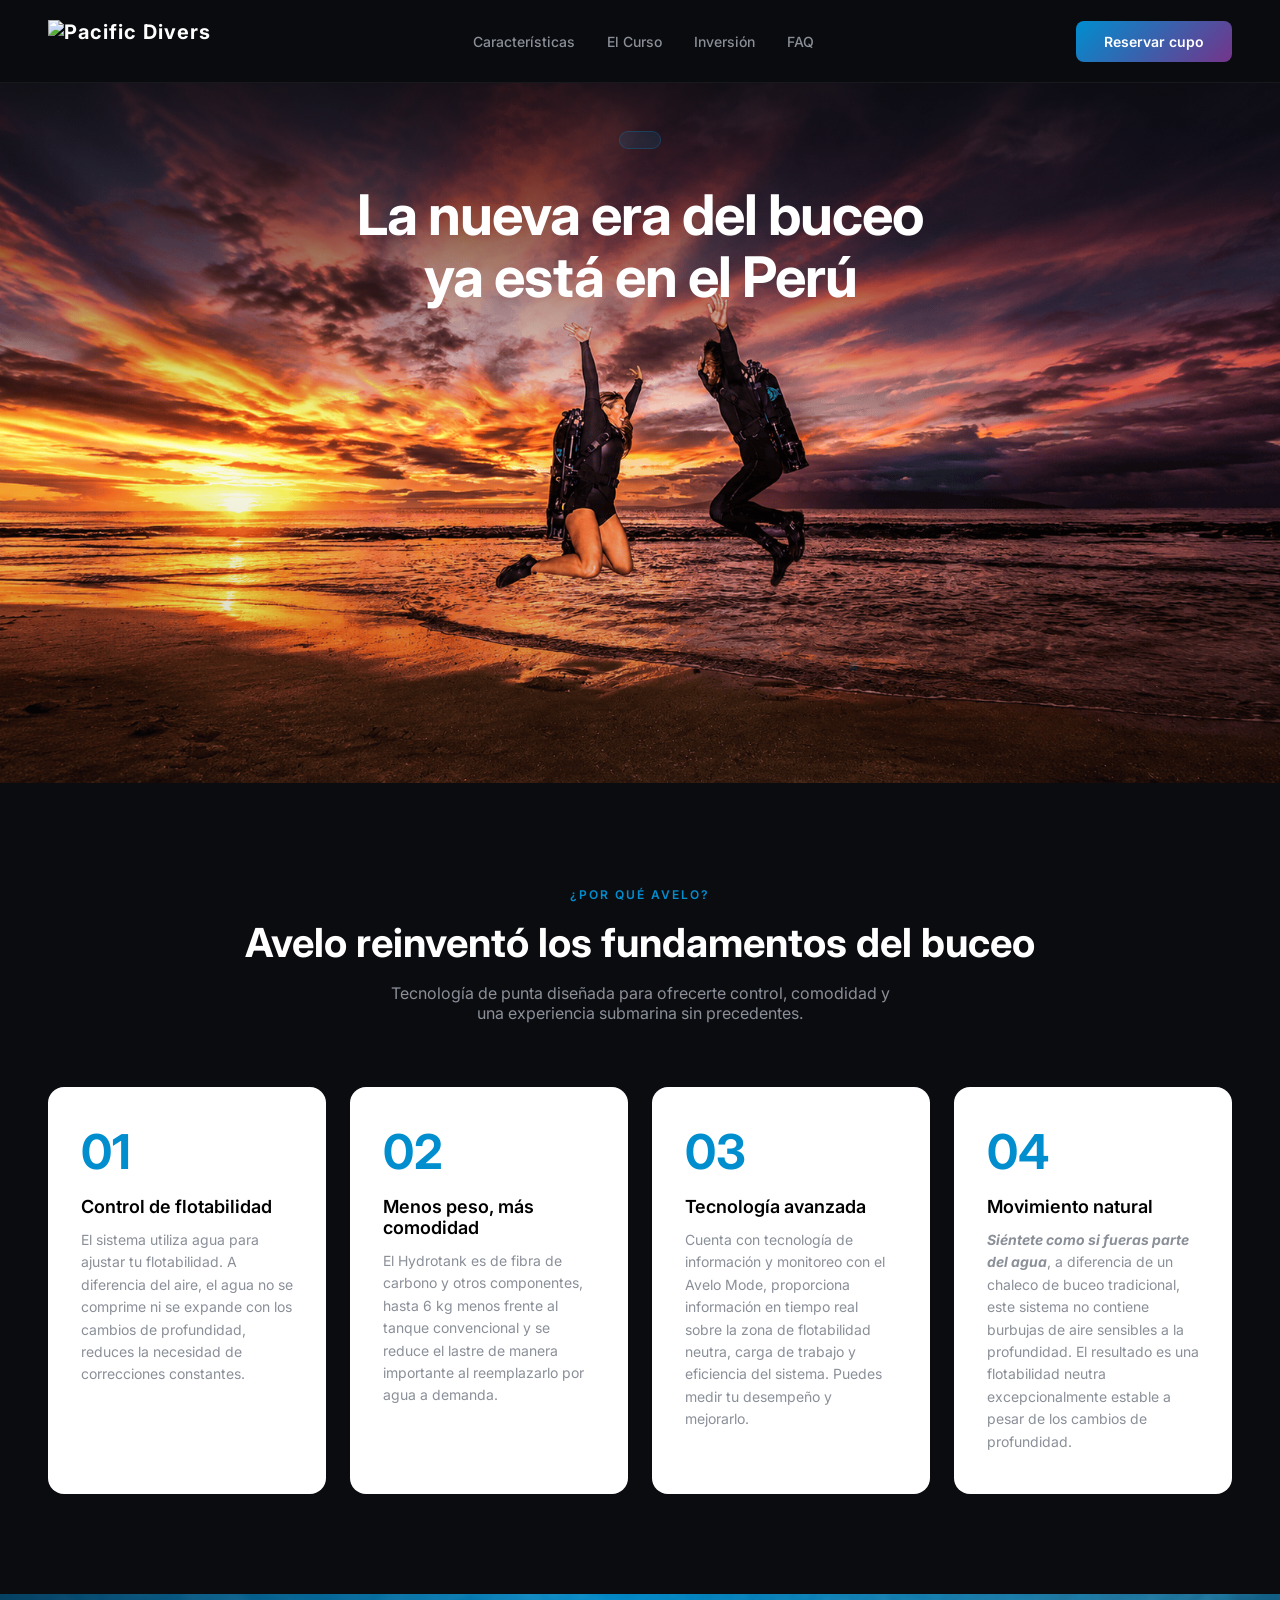
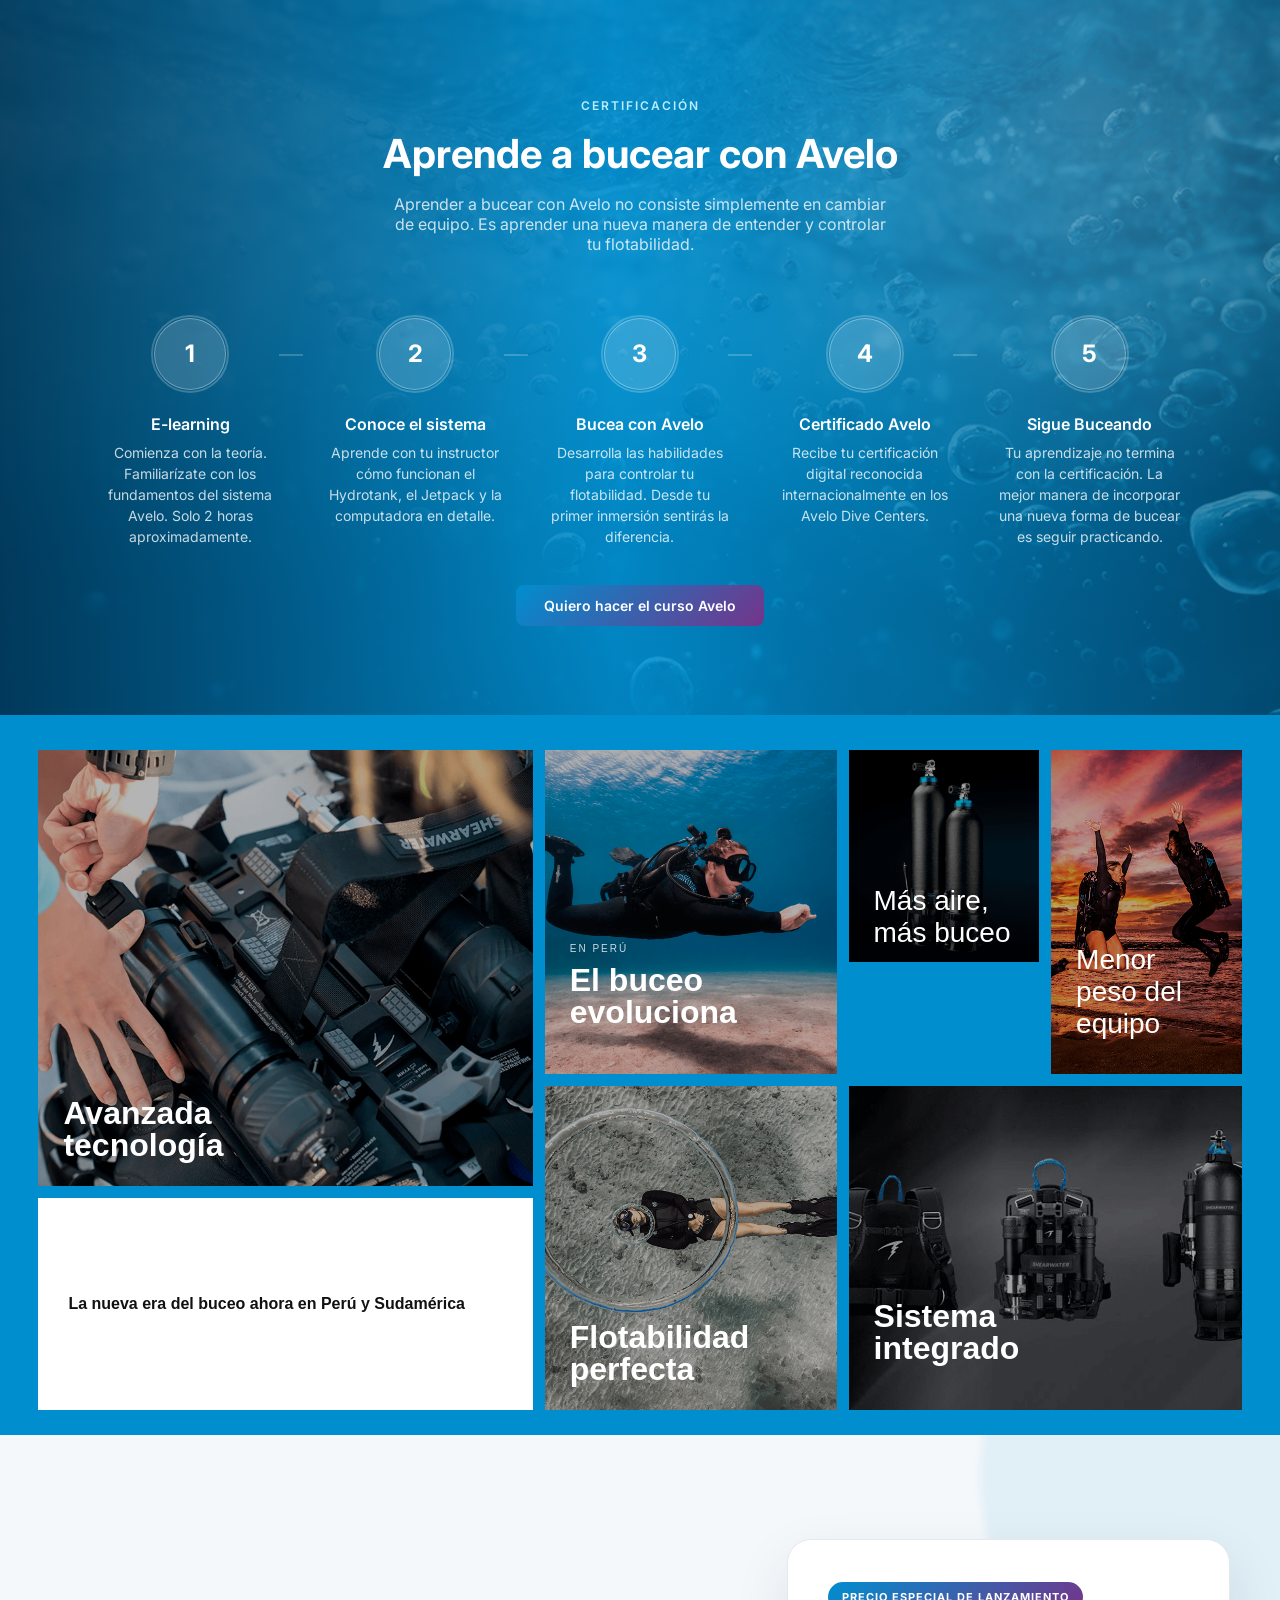
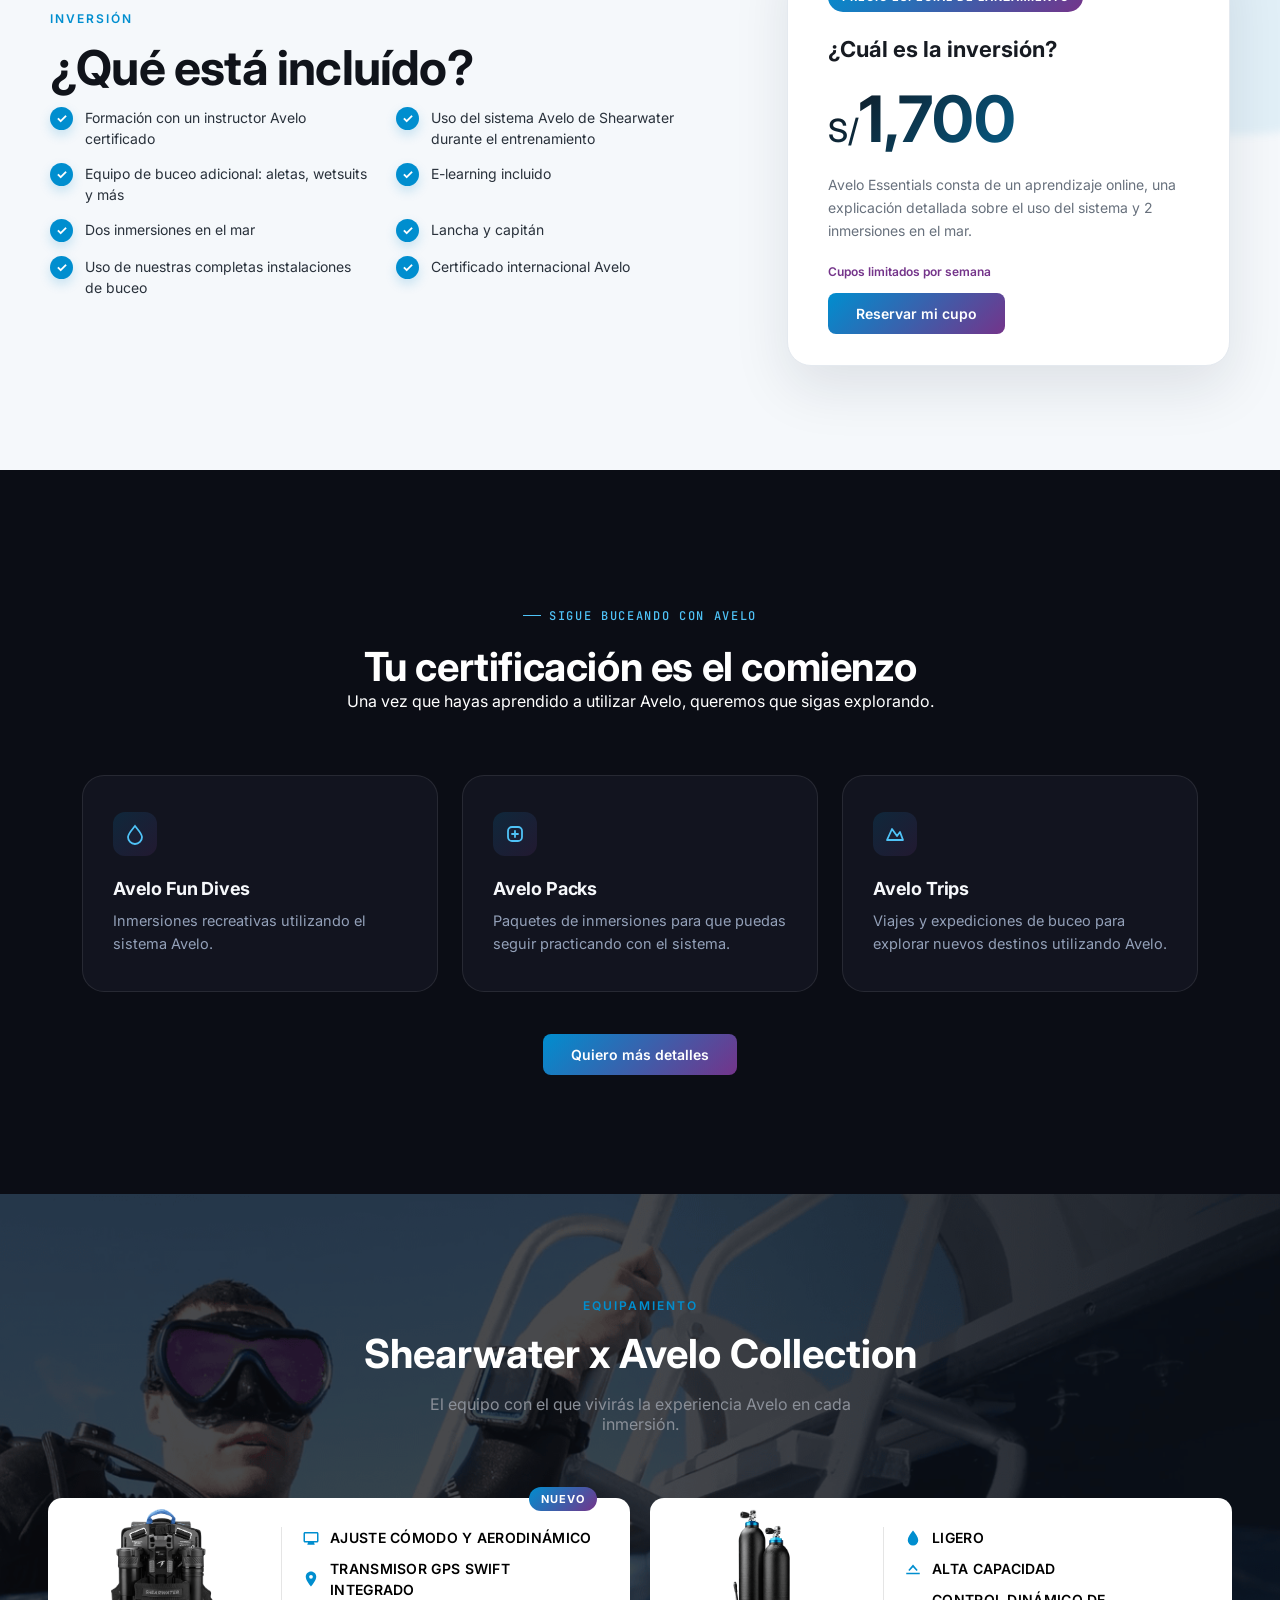
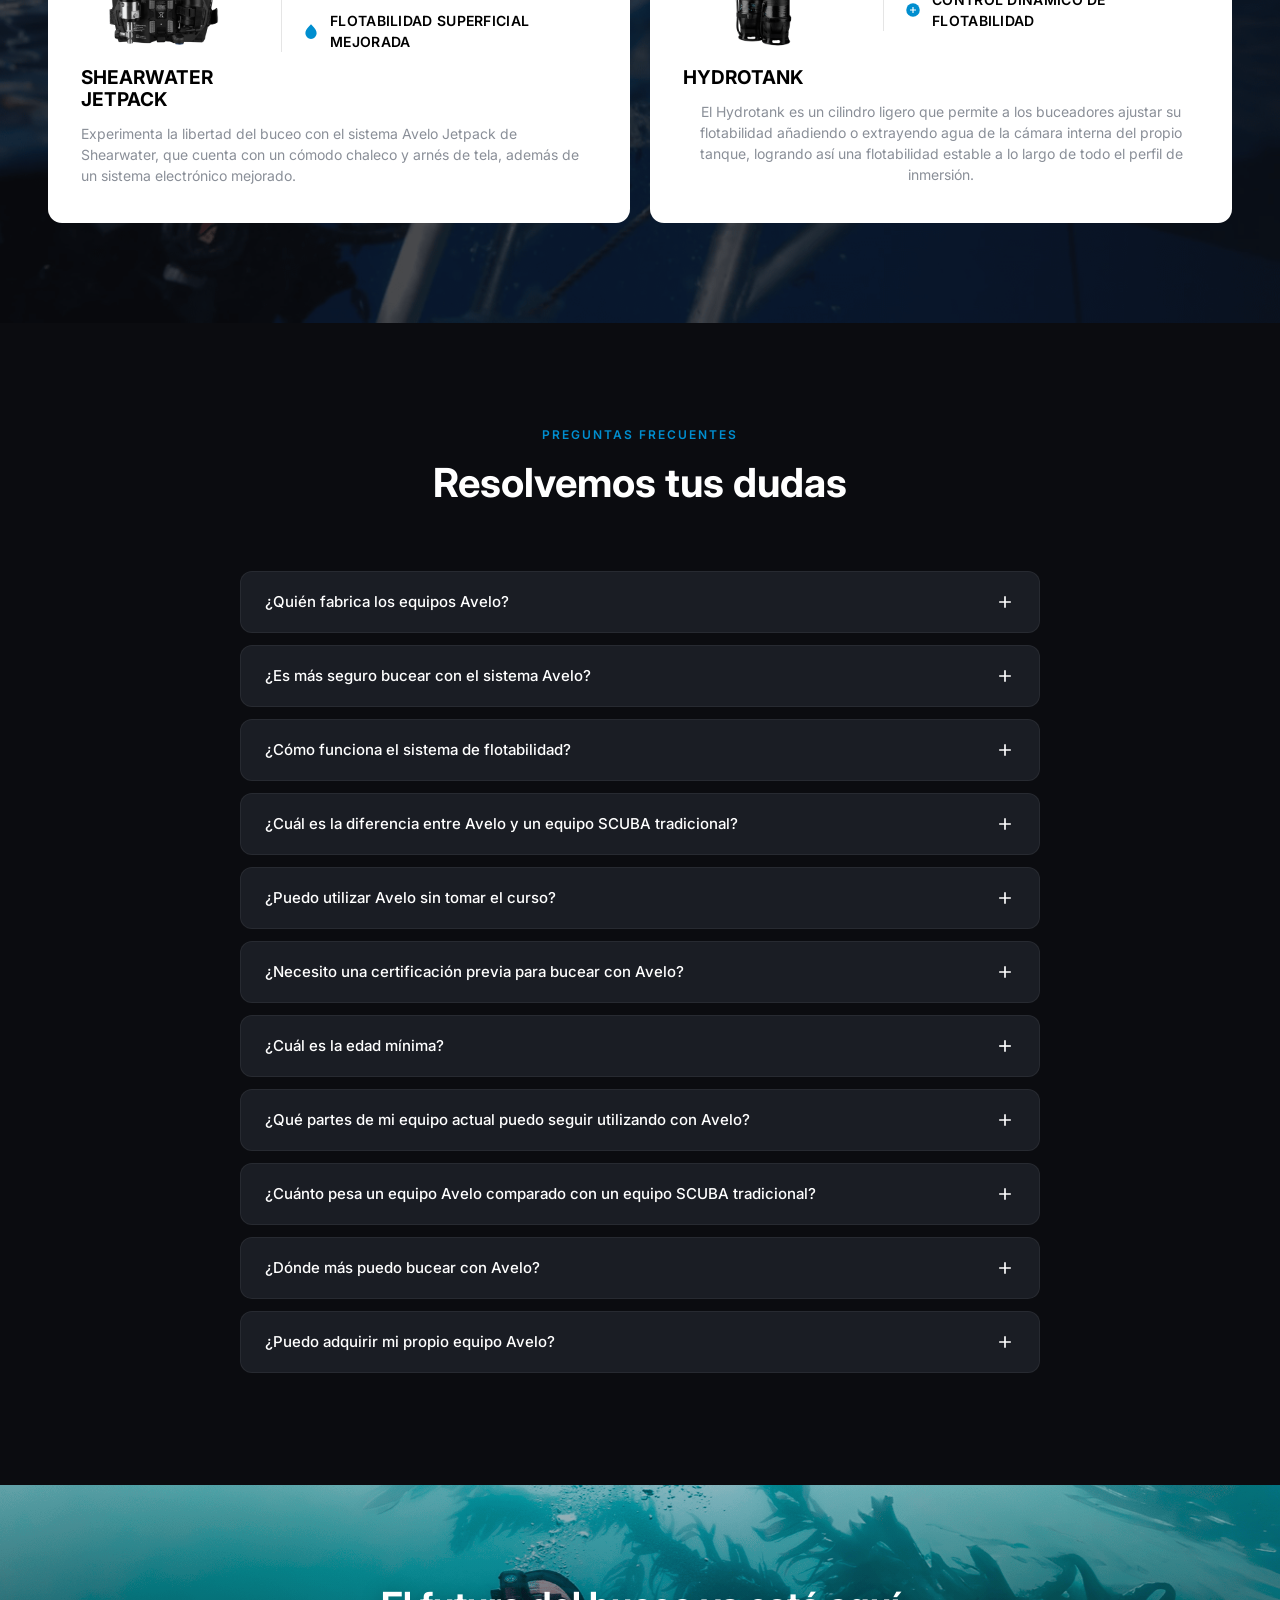
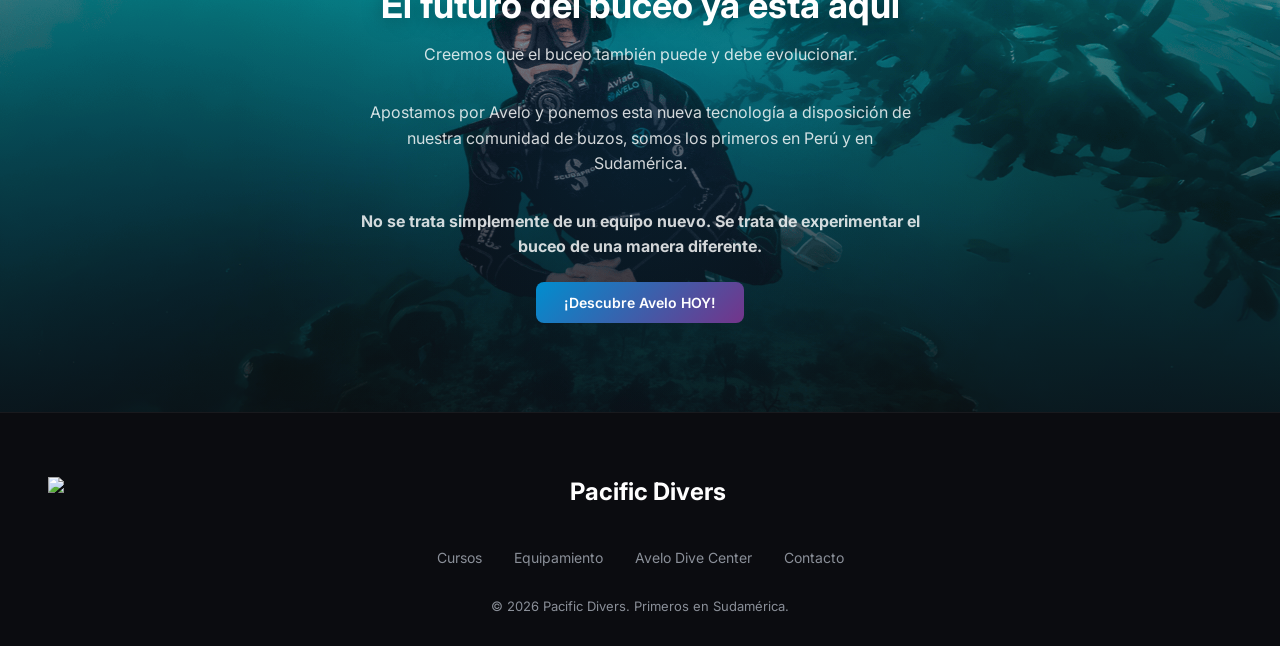
==== commit fc8c7a67: "Agrega Google Analytics (G-J3P5W90GJN, propiedad kraftor.com - GA4) Co-Authored-By: Claude Opus 5.5 " ====
--- a/avelo/index.html
+++ b/avelo/index.html
@@ -8,6 +8,9 @@
   <link rel="shortcut icon" href="images/favicon.png">
   <link rel="preconnect" href="https://fonts.googleapis.com">
   <link href="https://fonts.googleapis.com/css2?family=Baloo+2:wght@500;600;700;800&family=JetBrains+Mono:wght@400;500;600&display=swap" rel="stylesheet">
+<!-- Google Analytics (kraftor.com - GA4) -->
+<script async src="https://www.googletagmanager.com/gtag/js?id=G-J3P5W90GJN"></script>
+<script>window.dataLayer=window.dataLayer||[];function gtag(){dataLayer.push(arguments);}gtag('js',new Date());gtag('config','G-J3P5W90GJN');</script>
 </head>
 <body>
 
